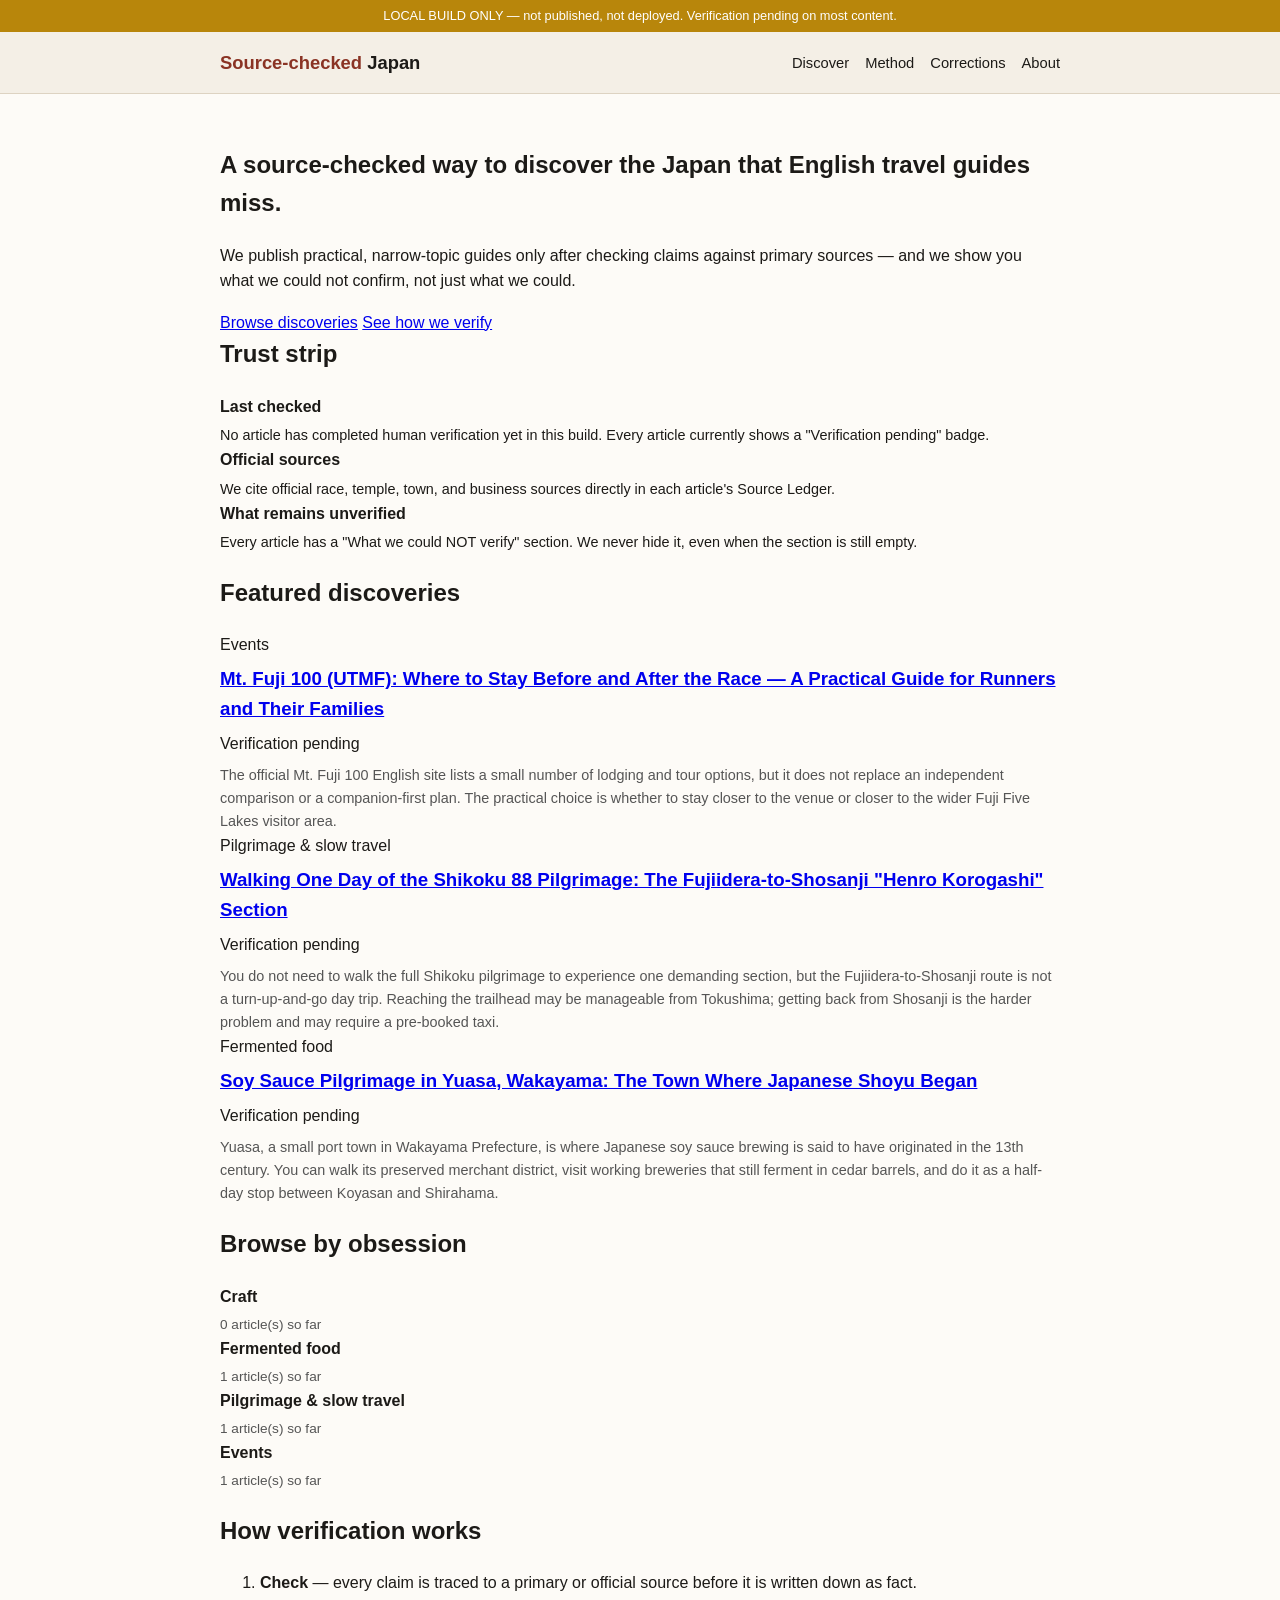
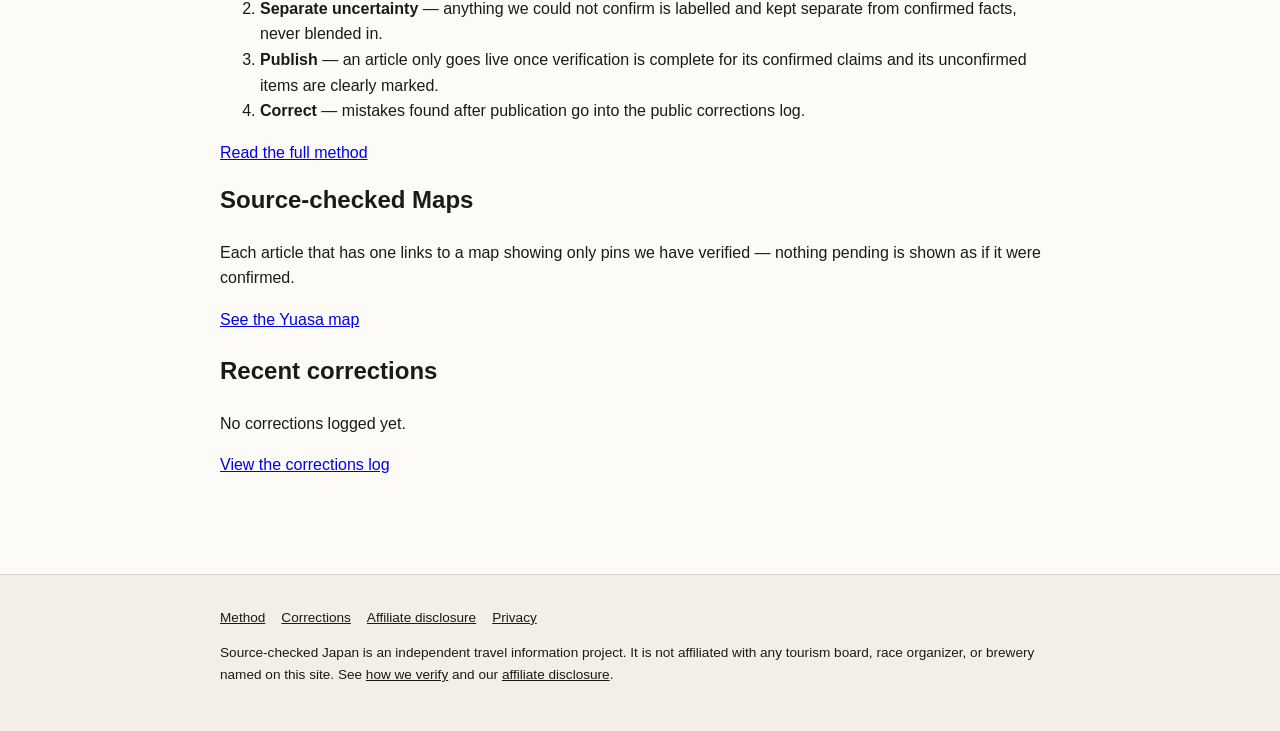
==== index.html @ e04d087a "Publish built site (Verification pending badges retained) Co-Authored-By: Claude Opus 4.8 <noreply@a" ====
<!DOCTYPE html><html lang="en" data-astro-cid-37fxchfa> <head><meta charset="UTF-8"><meta name="viewport" content="width=device-width, initial-scale=1.0"><title>Home | Source-checked Japan</title><meta name="description" content="Source-checked Japan — a source-checked way to discover the Japan that English travel guides miss."><meta name="robots" content="noindex, nofollow"><link rel="stylesheet" href="/_astro/index.BX7XBRq1.css"></head> <body data-astro-cid-37fxchfa> <div class="dev-banner" data-astro-cid-37fxchfa>LOCAL BUILD ONLY — not published, not deployed. Verification pending on most content.</div> <header class="site" data-astro-cid-37fxchfa> <div class="wrap" data-astro-cid-37fxchfa> <a class="brand" href="/" data-astro-cid-37fxchfa><span class="mark" data-astro-cid-37fxchfa>Source-checked</span> Japan</a> <nav class="site-nav" data-astro-cid-37fxchfa> <ul data-astro-cid-37fxchfa> <li data-astro-cid-37fxchfa><a href="/discover/" data-astro-cid-37fxchfa>Discover</a></li> <li data-astro-cid-37fxchfa><a href="/method/" data-astro-cid-37fxchfa>Method</a></li> <li data-astro-cid-37fxchfa><a href="/corrections/" data-astro-cid-37fxchfa>Corrections</a></li> <li data-astro-cid-37fxchfa><a href="/about/" data-astro-cid-37fxchfa>About</a></li> </ul> </nav> </div> </header> <main data-astro-cid-37fxchfa> <div class="wrap" data-astro-cid-37fxchfa>  <section class="block"> <h1>A source-checked way to discover the Japan that English travel guides miss.</h1> <p>We publish practical, narrow-topic guides only after checking claims against primary sources — and we show you what we could not confirm, not just what we could.</p> <a class="btn" href="/discover/">Browse discoveries</a> <a class="btn secondary" href="/method/">See how we verify</a> </section> <section class="block card"> <h2 style="margin-top:0;">Trust strip</h2> <div class="grid cols-3"> <div> <strong>Last checked</strong> <p style="margin:0.3rem 0 0; font-size:0.9rem;">No article has completed human verification yet in this build. Every article currently shows a "Verification pending" badge.</p> </div> <div> <strong>Official sources</strong> <p style="margin:0.3rem 0 0; font-size:0.9rem;">We cite official race, temple, town, and business sources directly in each article's Source Ledger.</p> </div> <div> <strong>What remains unverified</strong> <p style="margin:0.3rem 0 0; font-size:0.9rem;">Every article has a "What we could NOT verify" section. We never hide it, even when the section is still empty.</p> </div> </div> </section> <section class="block"> <h2>Featured discoveries</h2> <div class="grid cols-2"> <div class="card"> <span class="tag">Events</span> <h3 style="margin:0.4rem 0;"><a href="/discover/mt-fuji-100-before-after-race-stays/">Mt. Fuji 100 (UTMF): Where to Stay Before and After the Race — A Practical Guide for Runners and Their Families</a></h3> <p style="margin:0 0 0.5rem;"><span class="badge pending">Verification pending</span></p> <p style="font-size:0.9rem; color:#555; margin:0;">The official Mt. Fuji 100 English site lists a small number of lodging and tour options, but it does not replace an independent comparison or a companion-first plan. The practical choice is whether to stay closer to the venue or closer to the wider Fuji Five Lakes visitor area.</p> </div><div class="card"> <span class="tag">Pilgrimage &amp; slow travel</span> <h3 style="margin:0.4rem 0;"><a href="/discover/shikoku-88-fujiidera-shosanji-one-day/">Walking One Day of the Shikoku 88 Pilgrimage: The Fujiidera-to-Shosanji &quot;Henro Korogashi&quot; Section</a></h3> <p style="margin:0 0 0.5rem;"><span class="badge pending">Verification pending</span></p> <p style="font-size:0.9rem; color:#555; margin:0;">You do not need to walk the full Shikoku pilgrimage to experience one demanding section, but the Fujiidera-to-Shosanji route is not a turn-up-and-go day trip. Reaching the trailhead may be manageable from Tokushima; getting back from Shosanji is the harder problem and may require a pre-booked taxi.</p> </div><div class="card"> <span class="tag">Fermented food</span> <h3 style="margin:0.4rem 0;"><a href="/discover/yuasa-soy-sauce-half-day/">Soy Sauce Pilgrimage in Yuasa, Wakayama: The Town Where Japanese Shoyu Began</a></h3> <p style="margin:0 0 0.5rem;"><span class="badge pending">Verification pending</span></p> <p style="font-size:0.9rem; color:#555; margin:0;">Yuasa, a small port town in Wakayama Prefecture, is where Japanese soy sauce brewing is said to have originated in the 13th century. You can walk its preserved merchant district, visit working breweries that still ferment in cedar barrels, and do it as a half-day stop between Koyasan and Shirahama.</p> </div> </div> </section> <section class="block"> <h2>Browse by obsession</h2> <div class="grid cols-2"> <div class="card"> <strong>Craft</strong> <p style="margin:0.3rem 0 0; font-size:0.85rem; color:#555;"> 0 article(s) so far
</p> </div><div class="card"> <strong>Fermented food</strong> <p style="margin:0.3rem 0 0; font-size:0.85rem; color:#555;"> 1 article(s) so far
</p> </div><div class="card"> <strong>Pilgrimage &amp; slow travel</strong> <p style="margin:0.3rem 0 0; font-size:0.85rem; color:#555;"> 1 article(s) so far
</p> </div><div class="card"> <strong>Events</strong> <p style="margin:0.3rem 0 0; font-size:0.85rem; color:#555;"> 1 article(s) so far
</p> </div> </div> </section> <section class="block"> <h2>How verification works</h2> <ol> <li><strong>Check</strong> — every claim is traced to a primary or official source before it is written down as fact.</li> <li><strong>Separate uncertainty</strong> — anything we could not confirm is labelled and kept separate from confirmed facts, never blended in.</li> <li><strong>Publish</strong> — an article only goes live once verification is complete for its confirmed claims and its unconfirmed items are clearly marked.</li> <li><strong>Correct</strong> — mistakes found after publication go into the public corrections log.</li> </ol> <p><a href="/method/">Read the full method</a></p> </section> <section class="block card"> <h2 style="margin-top:0;">Source-checked Maps</h2> <p>Each article that has one links to a map showing only pins we have verified — nothing pending is shown as if it were confirmed.</p> <a class="btn" href="/maps/yuasa-soy-sauce-half-day/">See the Yuasa map</a> </section> <section class="block"> <h2>Recent corrections</h2> <p>No corrections logged yet.</p> <p><a href="/corrections/">View the corrections log</a></p> </section>  </div> </main> <footer class="site" data-astro-cid-37fxchfa> <div class="wrap" data-astro-cid-37fxchfa> <ul data-astro-cid-37fxchfa> <li data-astro-cid-37fxchfa><a href="/method/" data-astro-cid-37fxchfa>Method</a></li> <li data-astro-cid-37fxchfa><a href="/corrections/" data-astro-cid-37fxchfa>Corrections</a></li> <li data-astro-cid-37fxchfa><a href="/affiliate-disclosure/" data-astro-cid-37fxchfa>Affiliate disclosure</a></li> <li data-astro-cid-37fxchfa><a href="/privacy/" data-astro-cid-37fxchfa>Privacy</a></li> </ul> <p data-astro-cid-37fxchfa>Source-checked Japan is an independent travel information project. It is not affiliated with any tourism board, race organizer, or brewery named on this site. See <a href="/method/" data-astro-cid-37fxchfa>how we verify</a> and our <a href="/affiliate-disclosure/" data-astro-cid-37fxchfa>affiliate disclosure</a>.</p> </div> </footer> </body></html>
---- _astro/index.BX7XBRq1.css ----
:root{--ink: #1c1a17;--paper: #fdfbf7;--paper-alt: #f4efe6;--accent: #8a3324;--accent-2: #2f5233;--line: #ddd3c2;--pending-bg: #fff3cd;--pending-border: #b8860b;--pending-ink: #6b4e00;--checked-bg: #e6f2e9;--checked-border: #2f5233;--checked-ink: #1e3a22;font-family:-apple-system,Segoe UI,Hiragino Sans,sans-serif}[data-astro-cid-37fxchfa]{box-sizing:border-box}html,body{margin:0;padding:0;background:var(--paper);color:var(--ink)}body{line-height:1.6}a[data-astro-cid-37fxchfa]{color:var(--accent)}img[data-astro-cid-37fxchfa]{max-width:100%}.wrap[data-astro-cid-37fxchfa]{max-width:880px;margin:0 auto;padding:0 1.25rem}header[data-astro-cid-37fxchfa].site{border-bottom:1px solid var(--line);background:var(--paper-alt)}header[data-astro-cid-37fxchfa].site .wrap[data-astro-cid-37fxchfa]{display:flex;justify-content:space-between;align-items:center;flex-wrap:wrap;gap:.5rem;padding-top:1rem;padding-bottom:1rem}.brand[data-astro-cid-37fxchfa]{font-weight:700;font-size:1.15rem;text-decoration:none;color:var(--ink)}.brand[data-astro-cid-37fxchfa] .mark[data-astro-cid-37fxchfa]{color:var(--accent)}nav[data-astro-cid-37fxchfa].site-nav ul[data-astro-cid-37fxchfa]{list-style:none;display:flex;gap:1rem;margin:0;padding:0;flex-wrap:wrap}nav[data-astro-cid-37fxchfa].site-nav a[data-astro-cid-37fxchfa]{text-decoration:none;color:var(--ink);font-size:.92rem}nav[data-astro-cid-37fxchfa].site-nav a[data-astro-cid-37fxchfa]:hover{color:var(--accent)}main[data-astro-cid-37fxchfa]{padding:2rem 0 3rem}footer[data-astro-cid-37fxchfa].site{border-top:1px solid var(--line);background:var(--paper-alt);padding:2rem 0;margin-top:2rem;font-size:.85rem}footer[data-astro-cid-37fxchfa].site ul[data-astro-cid-37fxchfa]{list-style:none;display:flex;gap:1rem;flex-wrap:wrap;padding:0;margin:0 0 .75rem}footer[data-astro-cid-37fxchfa].site a[data-astro-cid-37fxchfa]{color:var(--ink)}.dev-banner[data-astro-cid-37fxchfa]{background:#b8860b;color:#fff;text-align:center;font-size:.8rem;padding:.35rem .5rem}.badge[data-astro-cid-37fxchfa]{display:inline-flex;align-items:center;gap:.3rem;font-size:.75rem;font-weight:700;text-transform:uppercase;letter-spacing:.02em;padding:.2rem .55rem;border-radius:999px;border:1px solid}.badge[data-astro-cid-37fxchfa].pending{background:var(--pending-bg);border-color:var(--pending-border);color:var(--pending-ink)}.badge[data-astro-cid-37fxchfa].checked{background:var(--checked-bg);border-color:var(--checked-border);color:var(--checked-ink)}.badge[data-astro-cid-37fxchfa].partial{background:#fde9d9;border-color:#b5651d;color:#6b3a0c}.badge[data-astro-cid-37fxchfa]:before{content:""}.badge[data-astro-cid-37fxchfa].pending:before{content:"⚠️"}.badge[data-astro-cid-37fxchfa].checked:before{content:"✓"}code[data-astro-cid-37fxchfa],pre[data-astro-cid-37fxchfa]{font-family:ui-monospace,Consolas,monospace}table[data-astro-cid-37fxchfa]{border-collapse:collapse;width:100%;margin:1rem 0}th[data-astro-cid-37fxchfa],td[data-astro-cid-37fxchfa]{border:1px solid var(--line);padding:.5rem .6rem;text-align:left;vertical-align:top;font-size:.92rem}th[data-astro-cid-37fxchfa]{background:var(--paper-alt)}h1[data-astro-cid-37fxchfa],h2[data-astro-cid-37fxchfa],h3[data-astro-cid-37fxchfa]{line-height:1.25}section[data-astro-cid-37fxchfa].block{margin:2rem 0}.card[data-astro-cid-37fxchfa]{border:1px solid var(--line);border-radius:10px;padding:1rem 1.25rem;background:#fff;margin-bottom:1rem}.grid[data-astro-cid-37fxchfa]{display:grid;gap:1rem}@media (min-width: 640px){.grid[data-astro-cid-37fxchfa].cols-2{grid-template-columns:1fr 1fr}.grid[data-astro-cid-37fxchfa].cols-3{grid-template-columns:repeat(3,1fr)}}.tag[data-astro-cid-37fxchfa]{display:inline-block;font-size:.75rem;background:var(--paper-alt);border:1px solid var(--line);border-radius:999px;padding:.15rem .6rem;margin-right:.3rem}.btn[data-astro-cid-37fxchfa]{display:inline-block;background:var(--accent);color:#fff;text-decoration:none;padding:.55rem 1rem;border-radius:6px;font-size:.92rem}.btn[data-astro-cid-37fxchfa].secondary{background:var(--accent-2)}.disclosure[data-astro-cid-37fxchfa]{font-size:.8rem;color:#555;border-left:3px solid var(--line);padding-left:.6rem;margin:.75rem 0}@media (max-width: 400px){body{font-size:15px}}
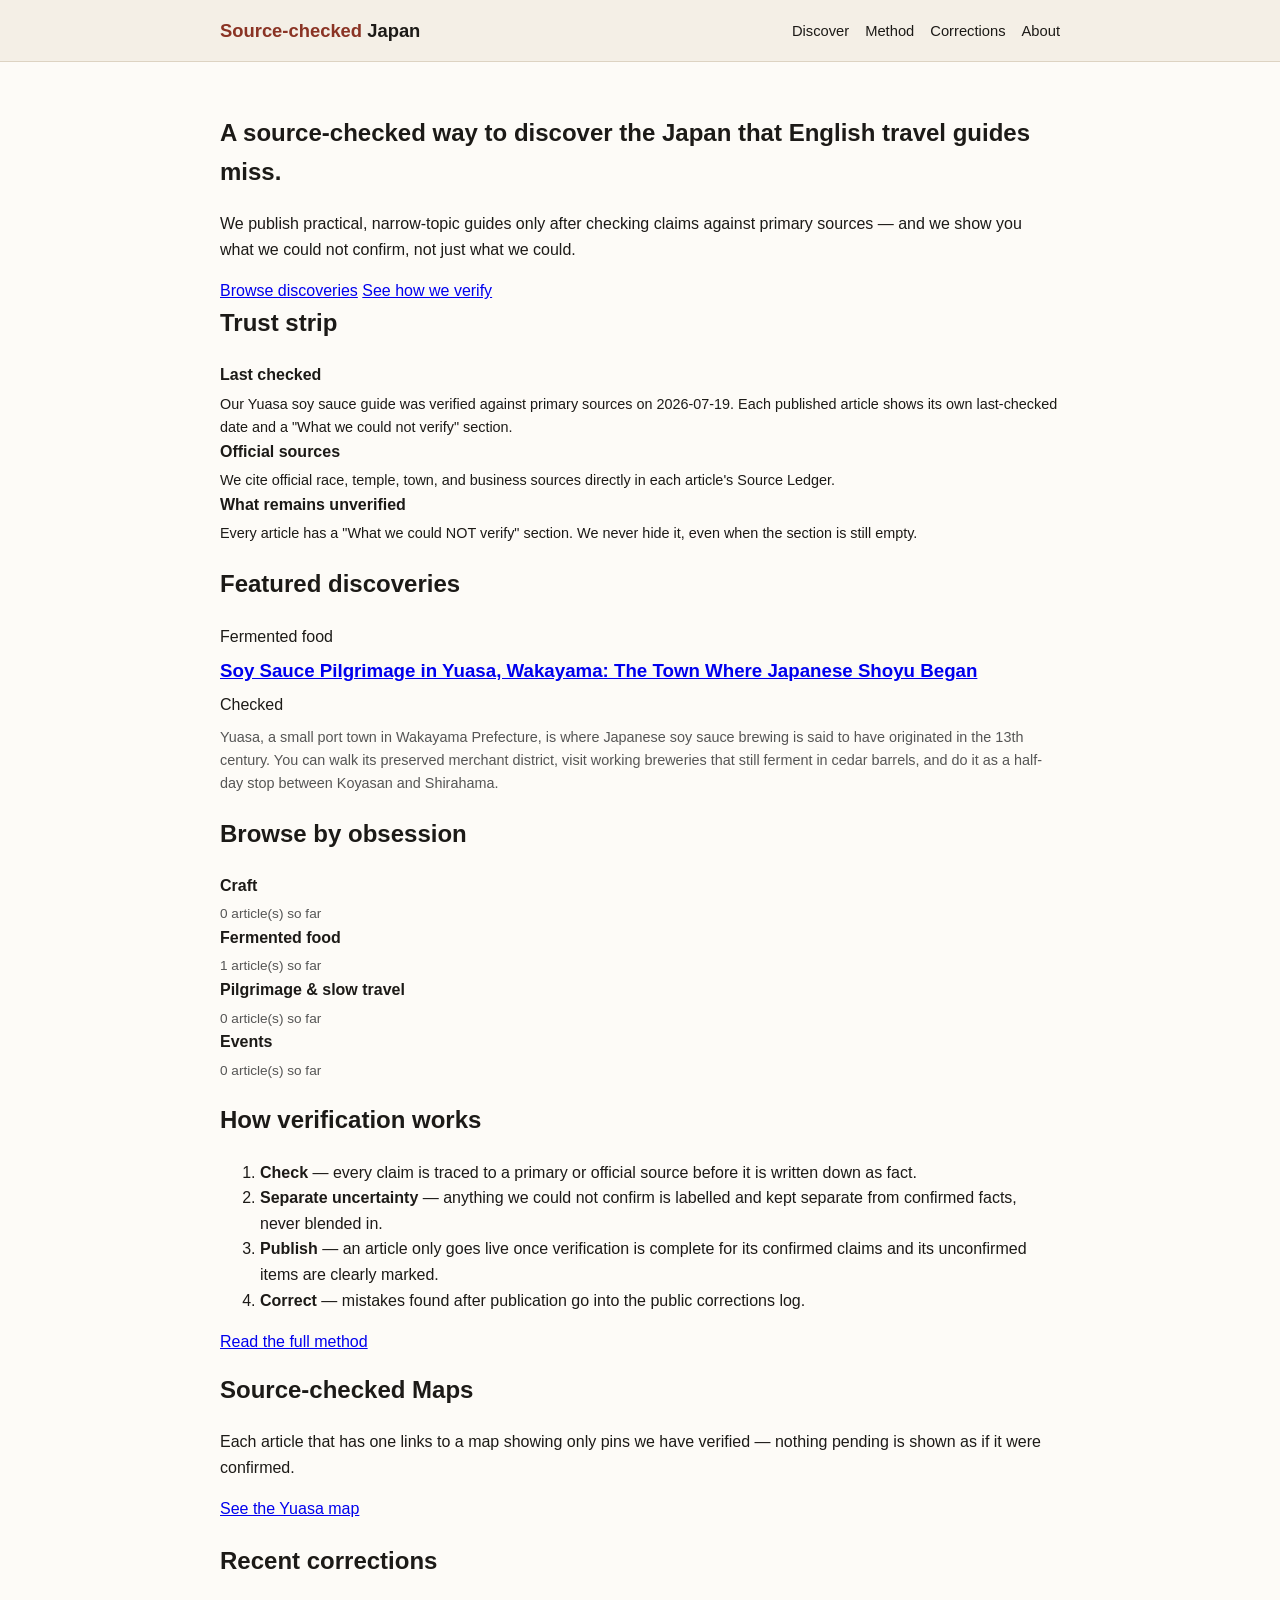
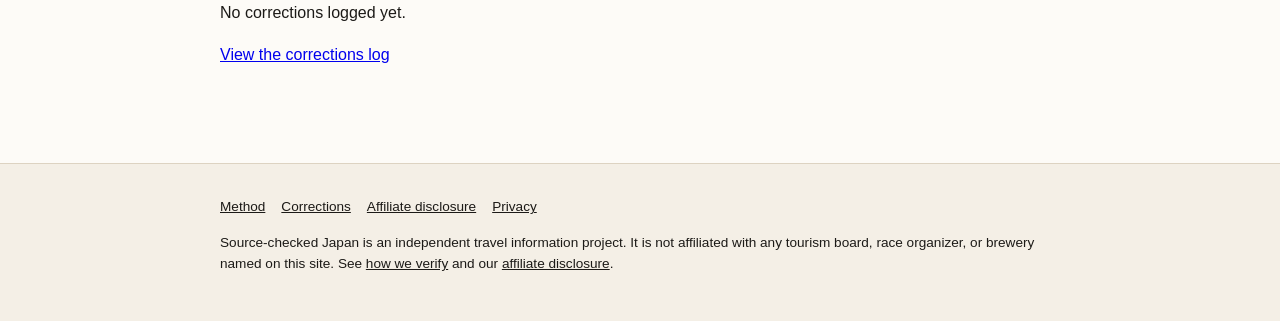
==== commit 3dd3e985: "Fix public site to safe state: remove LOCAL BUILD ONLY banner, publish only verified articles (Yuasa" ====
--- a/index.html
+++ b/index.html
@@ -1,5 +1,5 @@
-<!DOCTYPE html><html lang="en" data-astro-cid-37fxchfa> <head><meta charset="UTF-8"><meta name="viewport" content="width=device-width, initial-scale=1.0"><title>Home | Source-checked Japan</title><meta name="description" content="Source-checked Japan — a source-checked way to discover the Japan that English travel guides miss."><meta name="robots" content="noindex, nofollow"><link rel="stylesheet" href="/_astro/index.BX7XBRq1.css"></head> <body data-astro-cid-37fxchfa> <div class="dev-banner" data-astro-cid-37fxchfa>LOCAL BUILD ONLY — not published, not deployed. Verification pending on most content.</div> <header class="site" data-astro-cid-37fxchfa> <div class="wrap" data-astro-cid-37fxchfa> <a class="brand" href="/" data-astro-cid-37fxchfa><span class="mark" data-astro-cid-37fxchfa>Source-checked</span> Japan</a> <nav class="site-nav" data-astro-cid-37fxchfa> <ul data-astro-cid-37fxchfa> <li data-astro-cid-37fxchfa><a href="/discover/" data-astro-cid-37fxchfa>Discover</a></li> <li data-astro-cid-37fxchfa><a href="/method/" data-astro-cid-37fxchfa>Method</a></li> <li data-astro-cid-37fxchfa><a href="/corrections/" data-astro-cid-37fxchfa>Corrections</a></li> <li data-astro-cid-37fxchfa><a href="/about/" data-astro-cid-37fxchfa>About</a></li> </ul> </nav> </div> </header> <main data-astro-cid-37fxchfa> <div class="wrap" data-astro-cid-37fxchfa>  <section class="block"> <h1>A source-checked way to discover the Japan that English travel guides miss.</h1> <p>We publish practical, narrow-topic guides only after checking claims against primary sources — and we show you what we could not confirm, not just what we could.</p> <a class="btn" href="/discover/">Browse discoveries</a> <a class="btn secondary" href="/method/">See how we verify</a> </section> <section class="block card"> <h2 style="margin-top:0;">Trust strip</h2> <div class="grid cols-3"> <div> <strong>Last checked</strong> <p style="margin:0.3rem 0 0; font-size:0.9rem;">No article has completed human verification yet in this build. Every article currently shows a "Verification pending" badge.</p> </div> <div> <strong>Official sources</strong> <p style="margin:0.3rem 0 0; font-size:0.9rem;">We cite official race, temple, town, and business sources directly in each article's Source Ledger.</p> </div> <div> <strong>What remains unverified</strong> <p style="margin:0.3rem 0 0; font-size:0.9rem;">Every article has a "What we could NOT verify" section. We never hide it, even when the section is still empty.</p> </div> </div> </section> <section class="block"> <h2>Featured discoveries</h2> <div class="grid cols-2"> <div class="card"> <span class="tag">Events</span> <h3 style="margin:0.4rem 0;"><a href="/discover/mt-fuji-100-before-after-race-stays/">Mt. Fuji 100 (UTMF): Where to Stay Before and After the Race — A Practical Guide for Runners and Their Families</a></h3> <p style="margin:0 0 0.5rem;"><span class="badge pending">Verification pending</span></p> <p style="font-size:0.9rem; color:#555; margin:0;">The official Mt. Fuji 100 English site lists a small number of lodging and tour options, but it does not replace an independent comparison or a companion-first plan. The practical choice is whether to stay closer to the venue or closer to the wider Fuji Five Lakes visitor area.</p> </div><div class="card"> <span class="tag">Pilgrimage &amp; slow travel</span> <h3 style="margin:0.4rem 0;"><a href="/discover/shikoku-88-fujiidera-shosanji-one-day/">Walking One Day of the Shikoku 88 Pilgrimage: The Fujiidera-to-Shosanji &quot;Henro Korogashi&quot; Section</a></h3> <p style="margin:0 0 0.5rem;"><span class="badge pending">Verification pending</span></p> <p style="font-size:0.9rem; color:#555; margin:0;">You do not need to walk the full Shikoku pilgrimage to experience one demanding section, but the Fujiidera-to-Shosanji route is not a turn-up-and-go day trip. Reaching the trailhead may be manageable from Tokushima; getting back from Shosanji is the harder problem and may require a pre-booked taxi.</p> </div><div class="card"> <span class="tag">Fermented food</span> <h3 style="margin:0.4rem 0;"><a href="/discover/yuasa-soy-sauce-half-day/">Soy Sauce Pilgrimage in Yuasa, Wakayama: The Town Where Japanese Shoyu Began</a></h3> <p style="margin:0 0 0.5rem;"><span class="badge pending">Verification pending</span></p> <p style="font-size:0.9rem; color:#555; margin:0;">Yuasa, a small port town in Wakayama Prefecture, is where Japanese soy sauce brewing is said to have originated in the 13th century. You can walk its preserved merchant district, visit working breweries that still ferment in cedar barrels, and do it as a half-day stop between Koyasan and Shirahama.</p> </div> </div> </section> <section class="block"> <h2>Browse by obsession</h2> <div class="grid cols-2"> <div class="card"> <strong>Craft</strong> <p style="margin:0.3rem 0 0; font-size:0.85rem; color:#555;"> 0 article(s) so far
+<!DOCTYPE html><html lang="en" data-astro-cid-37fxchfa> <head><meta charset="UTF-8"><meta name="viewport" content="width=device-width, initial-scale=1.0"><title>Home | Source-checked Japan</title><meta name="description" content="Source-checked Japan — a source-checked way to discover the Japan that English travel guides miss."><meta name="robots" content="noindex, nofollow"><link rel="stylesheet" href="/_astro/index.BX7XBRq1.css"></head> <body data-astro-cid-37fxchfa>  <header class="site" data-astro-cid-37fxchfa> <div class="wrap" data-astro-cid-37fxchfa> <a class="brand" href="/" data-astro-cid-37fxchfa><span class="mark" data-astro-cid-37fxchfa>Source-checked</span> Japan</a> <nav class="site-nav" data-astro-cid-37fxchfa> <ul data-astro-cid-37fxchfa> <li data-astro-cid-37fxchfa><a href="/discover/" data-astro-cid-37fxchfa>Discover</a></li> <li data-astro-cid-37fxchfa><a href="/method/" data-astro-cid-37fxchfa>Method</a></li> <li data-astro-cid-37fxchfa><a href="/corrections/" data-astro-cid-37fxchfa>Corrections</a></li> <li data-astro-cid-37fxchfa><a href="/about/" data-astro-cid-37fxchfa>About</a></li> </ul> </nav> </div> </header> <main data-astro-cid-37fxchfa> <div class="wrap" data-astro-cid-37fxchfa>  <section class="block"> <h1>A source-checked way to discover the Japan that English travel guides miss.</h1> <p>We publish practical, narrow-topic guides only after checking claims against primary sources — and we show you what we could not confirm, not just what we could.</p> <a class="btn" href="/discover/">Browse discoveries</a> <a class="btn secondary" href="/method/">See how we verify</a> </section> <section class="block card"> <h2 style="margin-top:0;">Trust strip</h2> <div class="grid cols-3"> <div> <strong>Last checked</strong> <p style="margin:0.3rem 0 0; font-size:0.9rem;">Our Yuasa soy sauce guide was verified against primary sources on 2026-07-19. Each published article shows its own last-checked date and a "What we could not verify" section.</p> </div> <div> <strong>Official sources</strong> <p style="margin:0.3rem 0 0; font-size:0.9rem;">We cite official race, temple, town, and business sources directly in each article's Source Ledger.</p> </div> <div> <strong>What remains unverified</strong> <p style="margin:0.3rem 0 0; font-size:0.9rem;">Every article has a "What we could NOT verify" section. We never hide it, even when the section is still empty.</p> </div> </div> </section> <section class="block"> <h2>Featured discoveries</h2> <div class="grid cols-2"> <div class="card"> <span class="tag">Fermented food</span> <h3 style="margin:0.4rem 0;"><a href="/discover/yuasa-soy-sauce-half-day/">Soy Sauce Pilgrimage in Yuasa, Wakayama: The Town Where Japanese Shoyu Began</a></h3> <p style="margin:0 0 0.5rem;"><span class="badge checked">Checked</span></p> <p style="font-size:0.9rem; color:#555; margin:0;">Yuasa, a small port town in Wakayama Prefecture, is where Japanese soy sauce brewing is said to have originated in the 13th century. You can walk its preserved merchant district, visit working breweries that still ferment in cedar barrels, and do it as a half-day stop between Koyasan and Shirahama.</p> </div> </div> </section> <section class="block"> <h2>Browse by obsession</h2> <div class="grid cols-2"> <div class="card"> <strong>Craft</strong> <p style="margin:0.3rem 0 0; font-size:0.85rem; color:#555;"> 0 article(s) so far
 </p> </div><div class="card"> <strong>Fermented food</strong> <p style="margin:0.3rem 0 0; font-size:0.85rem; color:#555;"> 1 article(s) so far
-</p> </div><div class="card"> <strong>Pilgrimage &amp; slow travel</strong> <p style="margin:0.3rem 0 0; font-size:0.85rem; color:#555;"> 1 article(s) so far
-</p> </div><div class="card"> <strong>Events</strong> <p style="margin:0.3rem 0 0; font-size:0.85rem; color:#555;"> 1 article(s) so far
+</p> </div><div class="card"> <strong>Pilgrimage &amp; slow travel</strong> <p style="margin:0.3rem 0 0; font-size:0.85rem; color:#555;"> 0 article(s) so far
+</p> </div><div class="card"> <strong>Events</strong> <p style="margin:0.3rem 0 0; font-size:0.85rem; color:#555;"> 0 article(s) so far
 </p> </div> </div> </section> <section class="block"> <h2>How verification works</h2> <ol> <li><strong>Check</strong> — every claim is traced to a primary or official source before it is written down as fact.</li> <li><strong>Separate uncertainty</strong> — anything we could not confirm is labelled and kept separate from confirmed facts, never blended in.</li> <li><strong>Publish</strong> — an article only goes live once verification is complete for its confirmed claims and its unconfirmed items are clearly marked.</li> <li><strong>Correct</strong> — mistakes found after publication go into the public corrections log.</li> </ol> <p><a href="/method/">Read the full method</a></p> </section> <section class="block card"> <h2 style="margin-top:0;">Source-checked Maps</h2> <p>Each article that has one links to a map showing only pins we have verified — nothing pending is shown as if it were confirmed.</p> <a class="btn" href="/maps/yuasa-soy-sauce-half-day/">See the Yuasa map</a> </section> <section class="block"> <h2>Recent corrections</h2> <p>No corrections logged yet.</p> <p><a href="/corrections/">View the corrections log</a></p> </section>  </div> </main> <footer class="site" data-astro-cid-37fxchfa> <div class="wrap" data-astro-cid-37fxchfa> <ul data-astro-cid-37fxchfa> <li data-astro-cid-37fxchfa><a href="/method/" data-astro-cid-37fxchfa>Method</a></li> <li data-astro-cid-37fxchfa><a href="/corrections/" data-astro-cid-37fxchfa>Corrections</a></li> <li data-astro-cid-37fxchfa><a href="/affiliate-disclosure/" data-astro-cid-37fxchfa>Affiliate disclosure</a></li> <li data-astro-cid-37fxchfa><a href="/privacy/" data-astro-cid-37fxchfa>Privacy</a></li> </ul> <p data-astro-cid-37fxchfa>Source-checked Japan is an independent travel information project. It is not affiliated with any tourism board, race organizer, or brewery named on this site. See <a href="/method/" data-astro-cid-37fxchfa>how we verify</a> and our <a href="/affiliate-disclosure/" data-astro-cid-37fxchfa>affiliate disclosure</a>.</p> </div> </footer> </body></html>
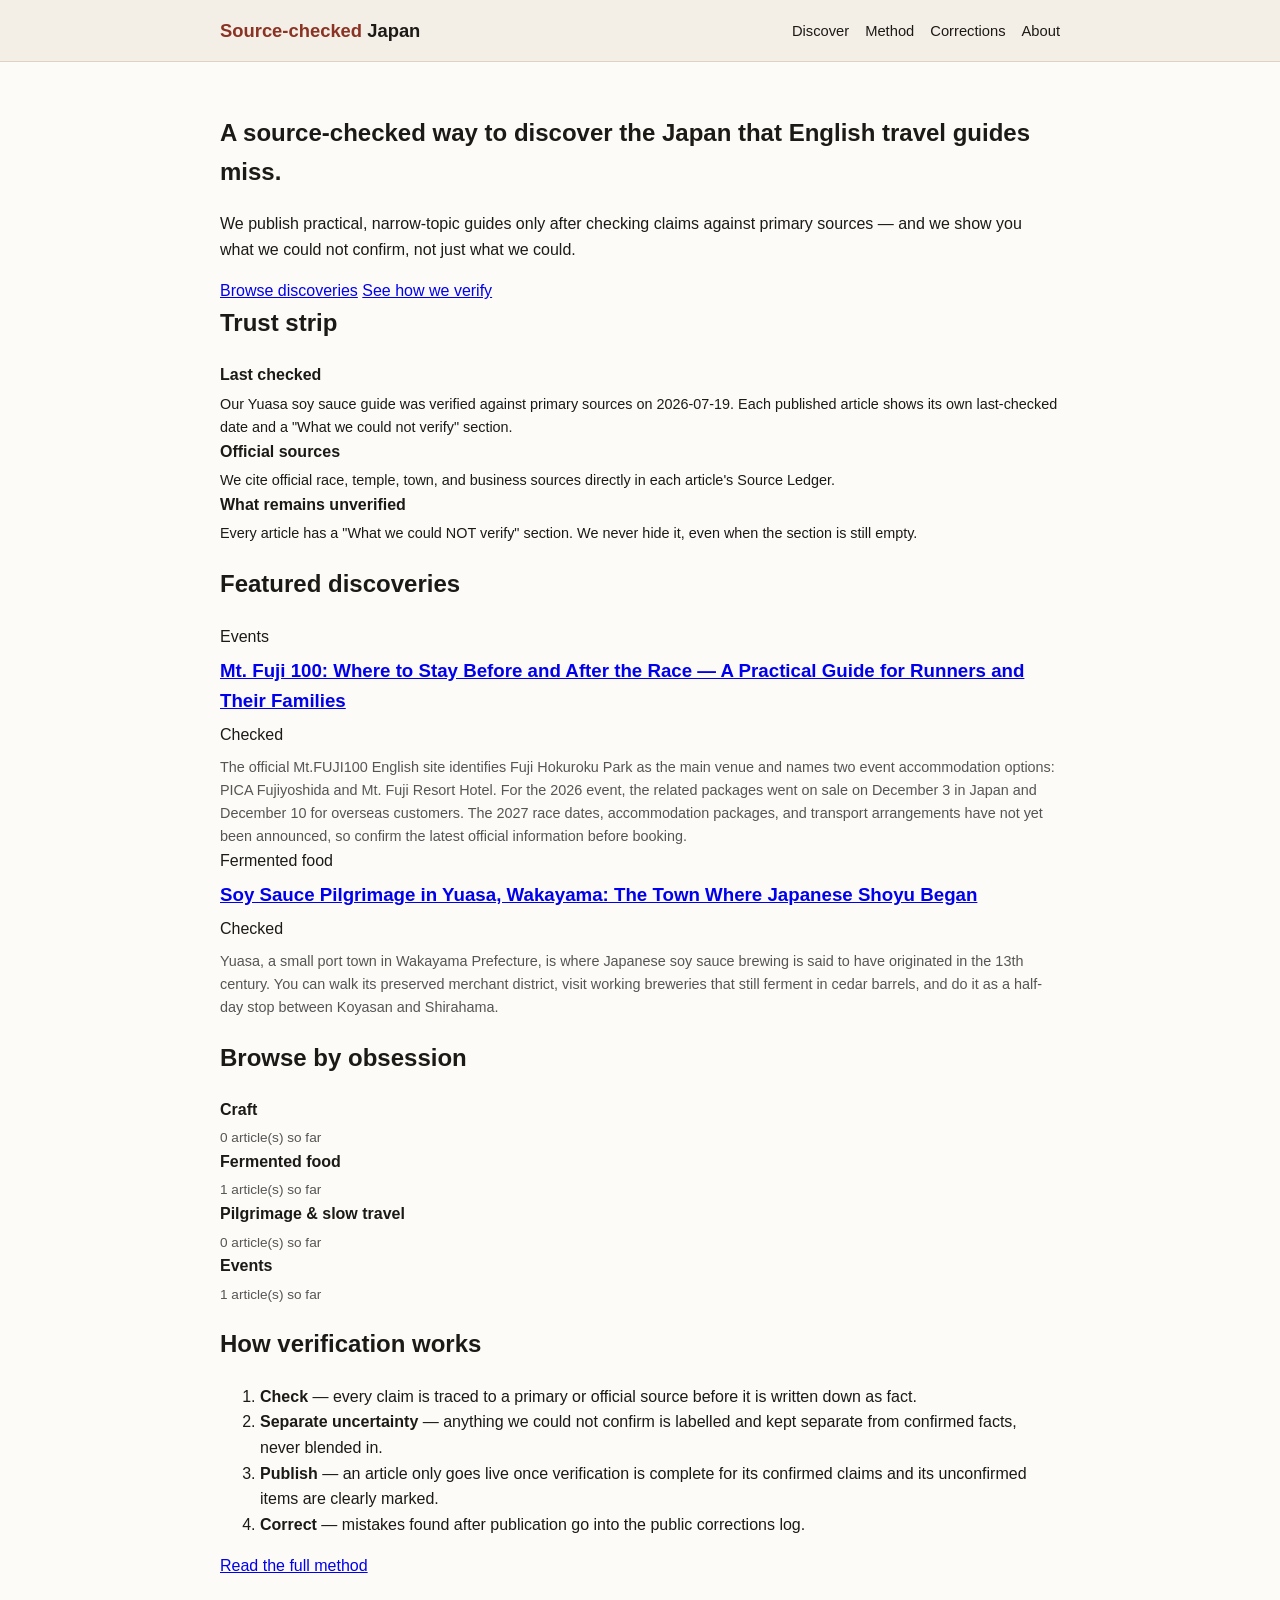
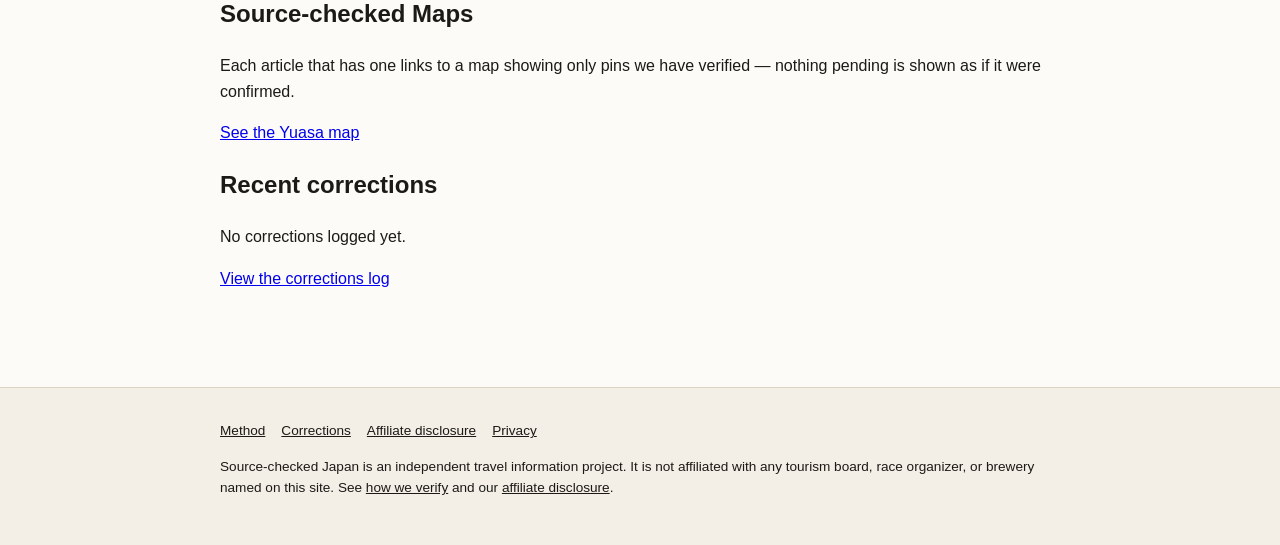
==== commit 55f4aa13: "Publish Mt. Fuji 100 as verified-only: strip unverified third-party pricing/availability claims, add" ====
--- a/index.html
+++ b/index.html
@@ -1,5 +1,5 @@
-<!DOCTYPE html><html lang="en" data-astro-cid-37fxchfa> <head><meta charset="UTF-8"><meta name="viewport" content="width=device-width, initial-scale=1.0"><title>Home | Source-checked Japan</title><meta name="description" content="Source-checked Japan — a source-checked way to discover the Japan that English travel guides miss."><meta name="robots" content="noindex, nofollow"><link rel="stylesheet" href="/_astro/index.BX7XBRq1.css"></head> <body data-astro-cid-37fxchfa>  <header class="site" data-astro-cid-37fxchfa> <div class="wrap" data-astro-cid-37fxchfa> <a class="brand" href="/" data-astro-cid-37fxchfa><span class="mark" data-astro-cid-37fxchfa>Source-checked</span> Japan</a> <nav class="site-nav" data-astro-cid-37fxchfa> <ul data-astro-cid-37fxchfa> <li data-astro-cid-37fxchfa><a href="/discover/" data-astro-cid-37fxchfa>Discover</a></li> <li data-astro-cid-37fxchfa><a href="/method/" data-astro-cid-37fxchfa>Method</a></li> <li data-astro-cid-37fxchfa><a href="/corrections/" data-astro-cid-37fxchfa>Corrections</a></li> <li data-astro-cid-37fxchfa><a href="/about/" data-astro-cid-37fxchfa>About</a></li> </ul> </nav> </div> </header> <main data-astro-cid-37fxchfa> <div class="wrap" data-astro-cid-37fxchfa>  <section class="block"> <h1>A source-checked way to discover the Japan that English travel guides miss.</h1> <p>We publish practical, narrow-topic guides only after checking claims against primary sources — and we show you what we could not confirm, not just what we could.</p> <a class="btn" href="/discover/">Browse discoveries</a> <a class="btn secondary" href="/method/">See how we verify</a> </section> <section class="block card"> <h2 style="margin-top:0;">Trust strip</h2> <div class="grid cols-3"> <div> <strong>Last checked</strong> <p style="margin:0.3rem 0 0; font-size:0.9rem;">Our Yuasa soy sauce guide was verified against primary sources on 2026-07-19. Each published article shows its own last-checked date and a "What we could not verify" section.</p> </div> <div> <strong>Official sources</strong> <p style="margin:0.3rem 0 0; font-size:0.9rem;">We cite official race, temple, town, and business sources directly in each article's Source Ledger.</p> </div> <div> <strong>What remains unverified</strong> <p style="margin:0.3rem 0 0; font-size:0.9rem;">Every article has a "What we could NOT verify" section. We never hide it, even when the section is still empty.</p> </div> </div> </section> <section class="block"> <h2>Featured discoveries</h2> <div class="grid cols-2"> <div class="card"> <span class="tag">Fermented food</span> <h3 style="margin:0.4rem 0;"><a href="/discover/yuasa-soy-sauce-half-day/">Soy Sauce Pilgrimage in Yuasa, Wakayama: The Town Where Japanese Shoyu Began</a></h3> <p style="margin:0 0 0.5rem;"><span class="badge checked">Checked</span></p> <p style="font-size:0.9rem; color:#555; margin:0;">Yuasa, a small port town in Wakayama Prefecture, is where Japanese soy sauce brewing is said to have originated in the 13th century. You can walk its preserved merchant district, visit working breweries that still ferment in cedar barrels, and do it as a half-day stop between Koyasan and Shirahama.</p> </div> </div> </section> <section class="block"> <h2>Browse by obsession</h2> <div class="grid cols-2"> <div class="card"> <strong>Craft</strong> <p style="margin:0.3rem 0 0; font-size:0.85rem; color:#555;"> 0 article(s) so far
+<!DOCTYPE html><html lang="en" data-astro-cid-37fxchfa> <head><meta charset="UTF-8"><meta name="viewport" content="width=device-width, initial-scale=1.0"><title>Home | Source-checked Japan</title><meta name="description" content="Source-checked Japan — a source-checked way to discover the Japan that English travel guides miss."><meta name="robots" content="noindex, nofollow"><link rel="stylesheet" href="/_astro/index.BX7XBRq1.css"></head> <body data-astro-cid-37fxchfa>  <header class="site" data-astro-cid-37fxchfa> <div class="wrap" data-astro-cid-37fxchfa> <a class="brand" href="/" data-astro-cid-37fxchfa><span class="mark" data-astro-cid-37fxchfa>Source-checked</span> Japan</a> <nav class="site-nav" data-astro-cid-37fxchfa> <ul data-astro-cid-37fxchfa> <li data-astro-cid-37fxchfa><a href="/discover/" data-astro-cid-37fxchfa>Discover</a></li> <li data-astro-cid-37fxchfa><a href="/method/" data-astro-cid-37fxchfa>Method</a></li> <li data-astro-cid-37fxchfa><a href="/corrections/" data-astro-cid-37fxchfa>Corrections</a></li> <li data-astro-cid-37fxchfa><a href="/about/" data-astro-cid-37fxchfa>About</a></li> </ul> </nav> </div> </header> <main data-astro-cid-37fxchfa> <div class="wrap" data-astro-cid-37fxchfa>  <section class="block"> <h1>A source-checked way to discover the Japan that English travel guides miss.</h1> <p>We publish practical, narrow-topic guides only after checking claims against primary sources — and we show you what we could not confirm, not just what we could.</p> <a class="btn" href="/discover/">Browse discoveries</a> <a class="btn secondary" href="/method/">See how we verify</a> </section> <section class="block card"> <h2 style="margin-top:0;">Trust strip</h2> <div class="grid cols-3"> <div> <strong>Last checked</strong> <p style="margin:0.3rem 0 0; font-size:0.9rem;">Our Yuasa soy sauce guide was verified against primary sources on 2026-07-19. Each published article shows its own last-checked date and a "What we could not verify" section.</p> </div> <div> <strong>Official sources</strong> <p style="margin:0.3rem 0 0; font-size:0.9rem;">We cite official race, temple, town, and business sources directly in each article's Source Ledger.</p> </div> <div> <strong>What remains unverified</strong> <p style="margin:0.3rem 0 0; font-size:0.9rem;">Every article has a "What we could NOT verify" section. We never hide it, even when the section is still empty.</p> </div> </div> </section> <section class="block"> <h2>Featured discoveries</h2> <div class="grid cols-2"> <div class="card"> <span class="tag">Events</span> <h3 style="margin:0.4rem 0;"><a href="/discover/mt-fuji-100-before-after-race-stays/">Mt. Fuji 100: Where to Stay Before and After the Race — A Practical Guide for Runners and Their Families</a></h3> <p style="margin:0 0 0.5rem;"><span class="badge checked">Checked</span></p> <p style="font-size:0.9rem; color:#555; margin:0;">The official Mt.FUJI100 English site identifies Fuji Hokuroku Park as the main venue and names two event accommodation options: PICA Fujiyoshida and Mt. Fuji Resort Hotel. For the 2026 event, the related packages went on sale on December 3 in Japan and December 10 for overseas customers. The 2027 race dates, accommodation packages, and transport arrangements have not yet been announced, so confirm the latest official information before booking.</p> </div><div class="card"> <span class="tag">Fermented food</span> <h3 style="margin:0.4rem 0;"><a href="/discover/yuasa-soy-sauce-half-day/">Soy Sauce Pilgrimage in Yuasa, Wakayama: The Town Where Japanese Shoyu Began</a></h3> <p style="margin:0 0 0.5rem;"><span class="badge checked">Checked</span></p> <p style="font-size:0.9rem; color:#555; margin:0;">Yuasa, a small port town in Wakayama Prefecture, is where Japanese soy sauce brewing is said to have originated in the 13th century. You can walk its preserved merchant district, visit working breweries that still ferment in cedar barrels, and do it as a half-day stop between Koyasan and Shirahama.</p> </div> </div> </section> <section class="block"> <h2>Browse by obsession</h2> <div class="grid cols-2"> <div class="card"> <strong>Craft</strong> <p style="margin:0.3rem 0 0; font-size:0.85rem; color:#555;"> 0 article(s) so far
 </p> </div><div class="card"> <strong>Fermented food</strong> <p style="margin:0.3rem 0 0; font-size:0.85rem; color:#555;"> 1 article(s) so far
 </p> </div><div class="card"> <strong>Pilgrimage &amp; slow travel</strong> <p style="margin:0.3rem 0 0; font-size:0.85rem; color:#555;"> 0 article(s) so far
-</p> </div><div class="card"> <strong>Events</strong> <p style="margin:0.3rem 0 0; font-size:0.85rem; color:#555;"> 0 article(s) so far
+</p> </div><div class="card"> <strong>Events</strong> <p style="margin:0.3rem 0 0; font-size:0.85rem; color:#555;"> 1 article(s) so far
 </p> </div> </div> </section> <section class="block"> <h2>How verification works</h2> <ol> <li><strong>Check</strong> — every claim is traced to a primary or official source before it is written down as fact.</li> <li><strong>Separate uncertainty</strong> — anything we could not confirm is labelled and kept separate from confirmed facts, never blended in.</li> <li><strong>Publish</strong> — an article only goes live once verification is complete for its confirmed claims and its unconfirmed items are clearly marked.</li> <li><strong>Correct</strong> — mistakes found after publication go into the public corrections log.</li> </ol> <p><a href="/method/">Read the full method</a></p> </section> <section class="block card"> <h2 style="margin-top:0;">Source-checked Maps</h2> <p>Each article that has one links to a map showing only pins we have verified — nothing pending is shown as if it were confirmed.</p> <a class="btn" href="/maps/yuasa-soy-sauce-half-day/">See the Yuasa map</a> </section> <section class="block"> <h2>Recent corrections</h2> <p>No corrections logged yet.</p> <p><a href="/corrections/">View the corrections log</a></p> </section>  </div> </main> <footer class="site" data-astro-cid-37fxchfa> <div class="wrap" data-astro-cid-37fxchfa> <ul data-astro-cid-37fxchfa> <li data-astro-cid-37fxchfa><a href="/method/" data-astro-cid-37fxchfa>Method</a></li> <li data-astro-cid-37fxchfa><a href="/corrections/" data-astro-cid-37fxchfa>Corrections</a></li> <li data-astro-cid-37fxchfa><a href="/affiliate-disclosure/" data-astro-cid-37fxchfa>Affiliate disclosure</a></li> <li data-astro-cid-37fxchfa><a href="/privacy/" data-astro-cid-37fxchfa>Privacy</a></li> </ul> <p data-astro-cid-37fxchfa>Source-checked Japan is an independent travel information project. It is not affiliated with any tourism board, race organizer, or brewery named on this site. See <a href="/method/" data-astro-cid-37fxchfa>how we verify</a> and our <a href="/affiliate-disclosure/" data-astro-cid-37fxchfa>affiliate disclosure</a>.</p> </div> </footer> </body></html>
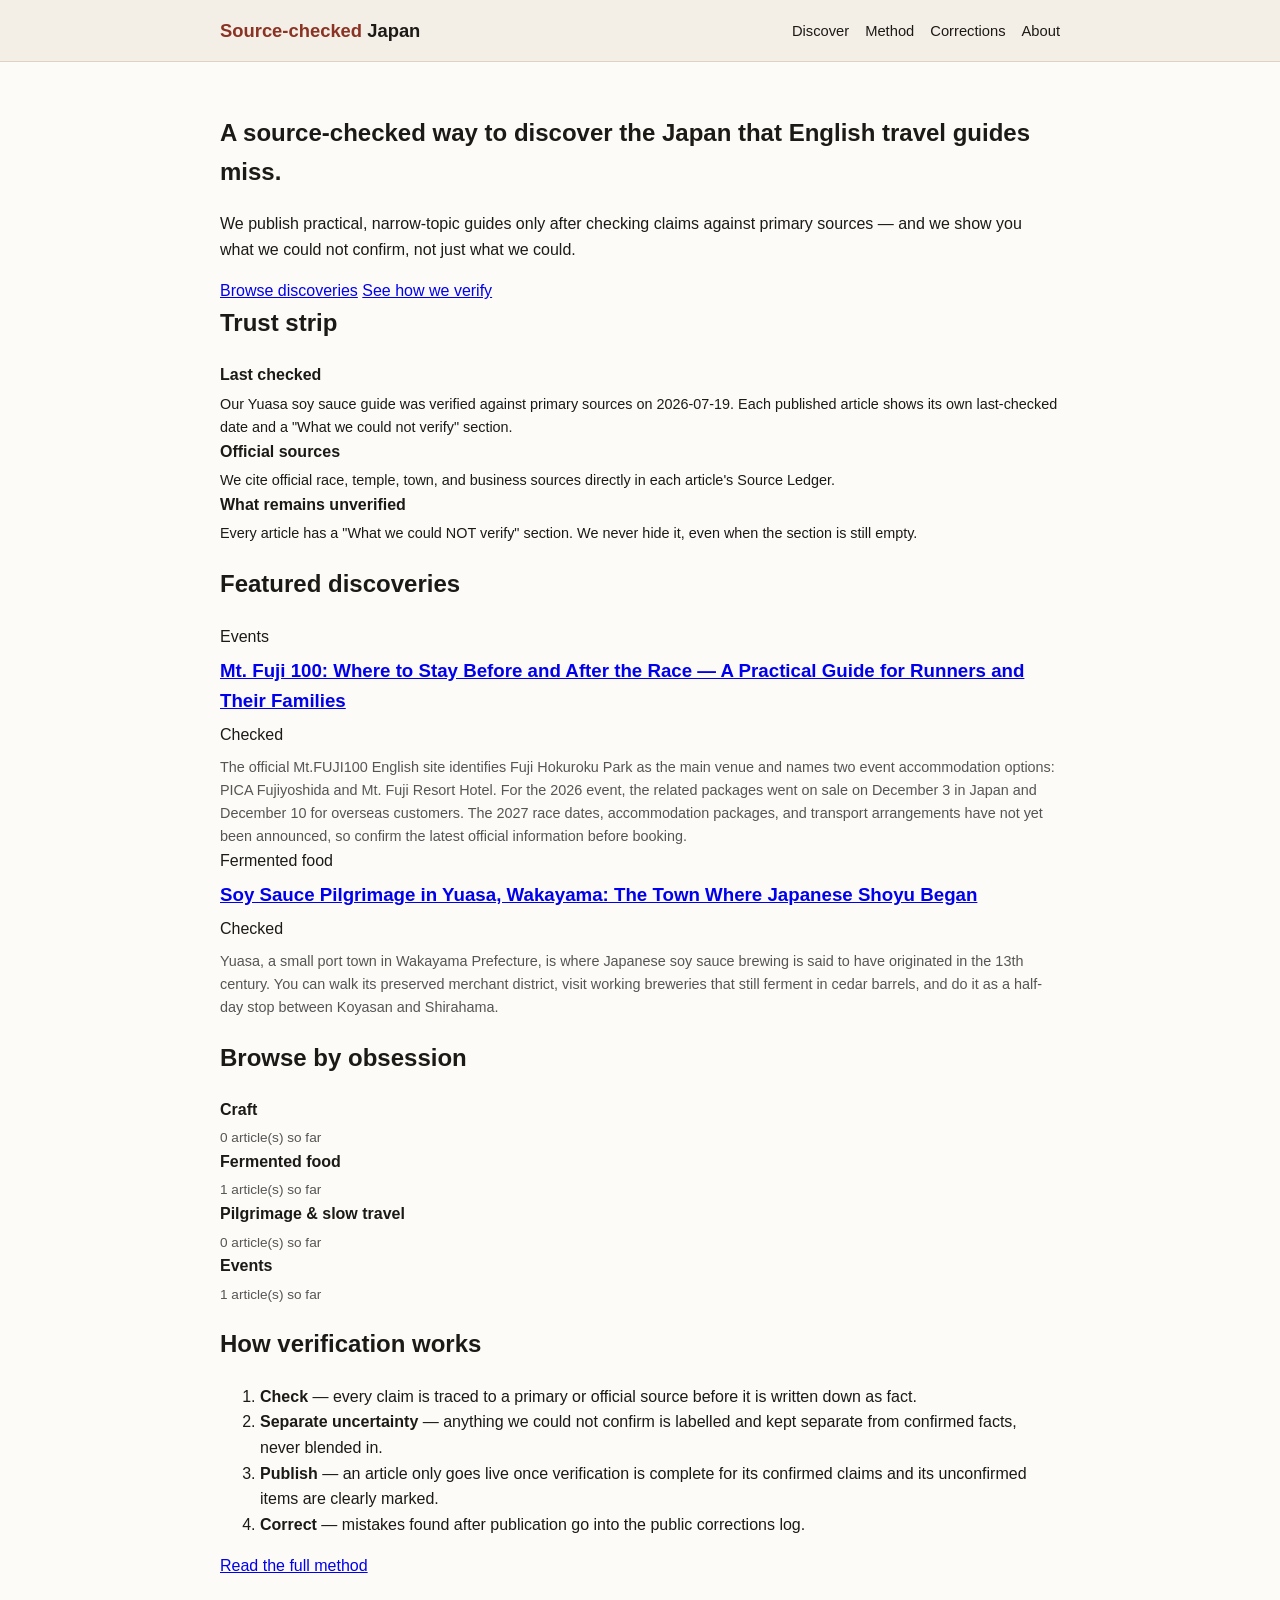
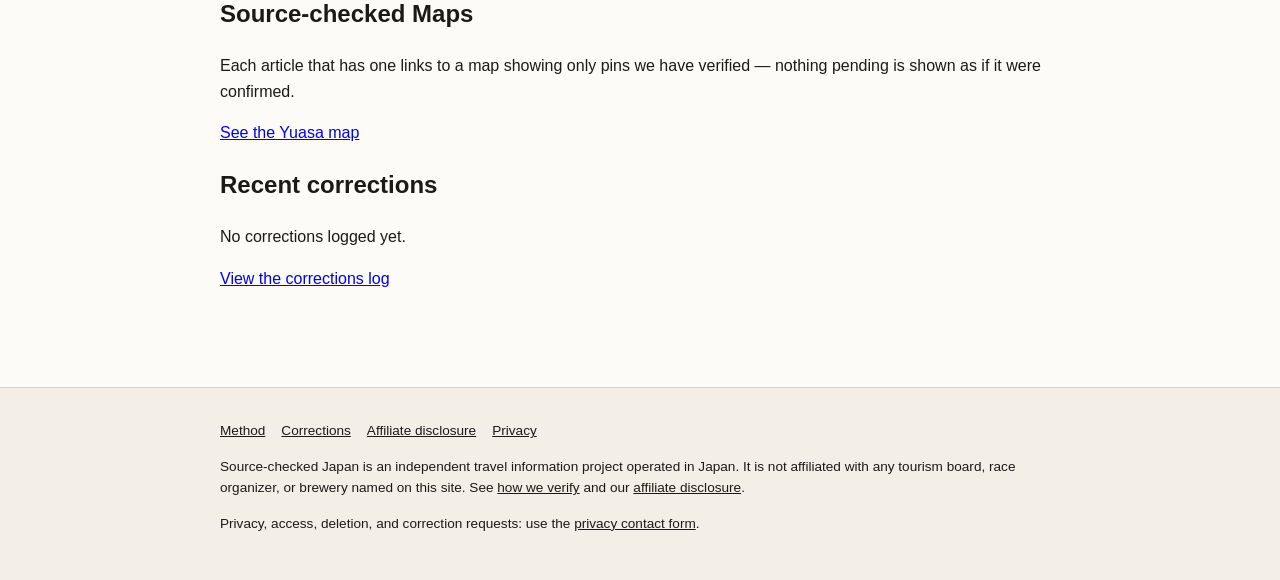
==== commit 306f61de: "Add CTA measurement (self-hosted endpoint), privacy notice update, remove internal notes from public" ====
--- a/index.html
+++ b/index.html
@@ -1,5 +1,5 @@
-<!DOCTYPE html><html lang="en" data-astro-cid-37fxchfa> <head><meta charset="UTF-8"><meta name="viewport" content="width=device-width, initial-scale=1.0"><title>Home | Source-checked Japan</title><meta name="description" content="Source-checked Japan — a source-checked way to discover the Japan that English travel guides miss."><meta name="robots" content="noindex, nofollow"><link rel="stylesheet" href="/_astro/index.BX7XBRq1.css"></head> <body data-astro-cid-37fxchfa>  <header class="site" data-astro-cid-37fxchfa> <div class="wrap" data-astro-cid-37fxchfa> <a class="brand" href="/" data-astro-cid-37fxchfa><span class="mark" data-astro-cid-37fxchfa>Source-checked</span> Japan</a> <nav class="site-nav" data-astro-cid-37fxchfa> <ul data-astro-cid-37fxchfa> <li data-astro-cid-37fxchfa><a href="/discover/" data-astro-cid-37fxchfa>Discover</a></li> <li data-astro-cid-37fxchfa><a href="/method/" data-astro-cid-37fxchfa>Method</a></li> <li data-astro-cid-37fxchfa><a href="/corrections/" data-astro-cid-37fxchfa>Corrections</a></li> <li data-astro-cid-37fxchfa><a href="/about/" data-astro-cid-37fxchfa>About</a></li> </ul> </nav> </div> </header> <main data-astro-cid-37fxchfa> <div class="wrap" data-astro-cid-37fxchfa>  <section class="block"> <h1>A source-checked way to discover the Japan that English travel guides miss.</h1> <p>We publish practical, narrow-topic guides only after checking claims against primary sources — and we show you what we could not confirm, not just what we could.</p> <a class="btn" href="/discover/">Browse discoveries</a> <a class="btn secondary" href="/method/">See how we verify</a> </section> <section class="block card"> <h2 style="margin-top:0;">Trust strip</h2> <div class="grid cols-3"> <div> <strong>Last checked</strong> <p style="margin:0.3rem 0 0; font-size:0.9rem;">Our Yuasa soy sauce guide was verified against primary sources on 2026-07-19. Each published article shows its own last-checked date and a "What we could not verify" section.</p> </div> <div> <strong>Official sources</strong> <p style="margin:0.3rem 0 0; font-size:0.9rem;">We cite official race, temple, town, and business sources directly in each article's Source Ledger.</p> </div> <div> <strong>What remains unverified</strong> <p style="margin:0.3rem 0 0; font-size:0.9rem;">Every article has a "What we could NOT verify" section. We never hide it, even when the section is still empty.</p> </div> </div> </section> <section class="block"> <h2>Featured discoveries</h2> <div class="grid cols-2"> <div class="card"> <span class="tag">Events</span> <h3 style="margin:0.4rem 0;"><a href="/discover/mt-fuji-100-before-after-race-stays/">Mt. Fuji 100: Where to Stay Before and After the Race — A Practical Guide for Runners and Their Families</a></h3> <p style="margin:0 0 0.5rem;"><span class="badge checked">Checked</span></p> <p style="font-size:0.9rem; color:#555; margin:0;">The official Mt.FUJI100 English site identifies Fuji Hokuroku Park as the main venue and names two event accommodation options: PICA Fujiyoshida and Mt. Fuji Resort Hotel. For the 2026 event, the related packages went on sale on December 3 in Japan and December 10 for overseas customers. The 2027 race dates, accommodation packages, and transport arrangements have not yet been announced, so confirm the latest official information before booking.</p> </div><div class="card"> <span class="tag">Fermented food</span> <h3 style="margin:0.4rem 0;"><a href="/discover/yuasa-soy-sauce-half-day/">Soy Sauce Pilgrimage in Yuasa, Wakayama: The Town Where Japanese Shoyu Began</a></h3> <p style="margin:0 0 0.5rem;"><span class="badge checked">Checked</span></p> <p style="font-size:0.9rem; color:#555; margin:0;">Yuasa, a small port town in Wakayama Prefecture, is where Japanese soy sauce brewing is said to have originated in the 13th century. You can walk its preserved merchant district, visit working breweries that still ferment in cedar barrels, and do it as a half-day stop between Koyasan and Shirahama.</p> </div> </div> </section> <section class="block"> <h2>Browse by obsession</h2> <div class="grid cols-2"> <div class="card"> <strong>Craft</strong> <p style="margin:0.3rem 0 0; font-size:0.85rem; color:#555;"> 0 article(s) so far
+<!DOCTYPE html><html lang="en" data-astro-cid-37fxchfa> <head><meta charset="UTF-8"><meta name="viewport" content="width=device-width, initial-scale=1.0"><title>Home | Source-checked Japan</title><meta name="description" content="Source-checked Japan — a source-checked way to discover the Japan that English travel guides miss."><link rel="canonical" href="https://sourcecheckedjapan.com/"><link rel="stylesheet" href="/_astro/index.BX7XBRq1.css"></head> <body data-astro-cid-37fxchfa>  <header class="site" data-astro-cid-37fxchfa> <div class="wrap" data-astro-cid-37fxchfa> <a class="brand" href="/" data-astro-cid-37fxchfa><span class="mark" data-astro-cid-37fxchfa>Source-checked</span> Japan</a> <nav class="site-nav" data-astro-cid-37fxchfa> <ul data-astro-cid-37fxchfa> <li data-astro-cid-37fxchfa><a href="/discover/" data-astro-cid-37fxchfa>Discover</a></li> <li data-astro-cid-37fxchfa><a href="/method/" data-astro-cid-37fxchfa>Method</a></li> <li data-astro-cid-37fxchfa><a href="/corrections/" data-astro-cid-37fxchfa>Corrections</a></li> <li data-astro-cid-37fxchfa><a href="/about/" data-astro-cid-37fxchfa>About</a></li> </ul> </nav> </div> </header> <main data-astro-cid-37fxchfa> <div class="wrap" data-astro-cid-37fxchfa>  <section class="block"> <h1>A source-checked way to discover the Japan that English travel guides miss.</h1> <p>We publish practical, narrow-topic guides only after checking claims against primary sources — and we show you what we could not confirm, not just what we could.</p> <a class="btn" href="/discover/">Browse discoveries</a> <a class="btn secondary" href="/method/">See how we verify</a> </section> <section class="block card"> <h2 style="margin-top:0;">Trust strip</h2> <div class="grid cols-3"> <div> <strong>Last checked</strong> <p style="margin:0.3rem 0 0; font-size:0.9rem;">Our Yuasa soy sauce guide was verified against primary sources on 2026-07-19. Each published article shows its own last-checked date and a "What we could not verify" section.</p> </div> <div> <strong>Official sources</strong> <p style="margin:0.3rem 0 0; font-size:0.9rem;">We cite official race, temple, town, and business sources directly in each article's Source Ledger.</p> </div> <div> <strong>What remains unverified</strong> <p style="margin:0.3rem 0 0; font-size:0.9rem;">Every article has a "What we could NOT verify" section. We never hide it, even when the section is still empty.</p> </div> </div> </section> <section class="block"> <h2>Featured discoveries</h2> <div class="grid cols-2"> <div class="card"> <span class="tag">Events</span> <h3 style="margin:0.4rem 0;"><a href="/discover/mt-fuji-100-before-after-race-stays/">Mt. Fuji 100: Where to Stay Before and After the Race — A Practical Guide for Runners and Their Families</a></h3> <p style="margin:0 0 0.5rem;"><span class="badge checked">Checked</span></p> <p style="font-size:0.9rem; color:#555; margin:0;">The official Mt.FUJI100 English site identifies Fuji Hokuroku Park as the main venue and names two event accommodation options: PICA Fujiyoshida and Mt. Fuji Resort Hotel. For the 2026 event, the related packages went on sale on December 3 in Japan and December 10 for overseas customers. The 2027 race dates, accommodation packages, and transport arrangements have not yet been announced, so confirm the latest official information before booking.</p> </div><div class="card"> <span class="tag">Fermented food</span> <h3 style="margin:0.4rem 0;"><a href="/discover/yuasa-soy-sauce-half-day/">Soy Sauce Pilgrimage in Yuasa, Wakayama: The Town Where Japanese Shoyu Began</a></h3> <p style="margin:0 0 0.5rem;"><span class="badge checked">Checked</span></p> <p style="font-size:0.9rem; color:#555; margin:0;">Yuasa, a small port town in Wakayama Prefecture, is where Japanese soy sauce brewing is said to have originated in the 13th century. You can walk its preserved merchant district, visit working breweries that still ferment in cedar barrels, and do it as a half-day stop between Koyasan and Shirahama.</p> </div> </div> </section> <section class="block"> <h2>Browse by obsession</h2> <div class="grid cols-2"> <div class="card"> <strong>Craft</strong> <p style="margin:0.3rem 0 0; font-size:0.85rem; color:#555;"> 0 article(s) so far
 </p> </div><div class="card"> <strong>Fermented food</strong> <p style="margin:0.3rem 0 0; font-size:0.85rem; color:#555;"> 1 article(s) so far
 </p> </div><div class="card"> <strong>Pilgrimage &amp; slow travel</strong> <p style="margin:0.3rem 0 0; font-size:0.85rem; color:#555;"> 0 article(s) so far
 </p> </div><div class="card"> <strong>Events</strong> <p style="margin:0.3rem 0 0; font-size:0.85rem; color:#555;"> 1 article(s) so far
-</p> </div> </div> </section> <section class="block"> <h2>How verification works</h2> <ol> <li><strong>Check</strong> — every claim is traced to a primary or official source before it is written down as fact.</li> <li><strong>Separate uncertainty</strong> — anything we could not confirm is labelled and kept separate from confirmed facts, never blended in.</li> <li><strong>Publish</strong> — an article only goes live once verification is complete for its confirmed claims and its unconfirmed items are clearly marked.</li> <li><strong>Correct</strong> — mistakes found after publication go into the public corrections log.</li> </ol> <p><a href="/method/">Read the full method</a></p> </section> <section class="block card"> <h2 style="margin-top:0;">Source-checked Maps</h2> <p>Each article that has one links to a map showing only pins we have verified — nothing pending is shown as if it were confirmed.</p> <a class="btn" href="/maps/yuasa-soy-sauce-half-day/">See the Yuasa map</a> </section> <section class="block"> <h2>Recent corrections</h2> <p>No corrections logged yet.</p> <p><a href="/corrections/">View the corrections log</a></p> </section>  </div> </main> <footer class="site" data-astro-cid-37fxchfa> <div class="wrap" data-astro-cid-37fxchfa> <ul data-astro-cid-37fxchfa> <li data-astro-cid-37fxchfa><a href="/method/" data-astro-cid-37fxchfa>Method</a></li> <li data-astro-cid-37fxchfa><a href="/corrections/" data-astro-cid-37fxchfa>Corrections</a></li> <li data-astro-cid-37fxchfa><a href="/affiliate-disclosure/" data-astro-cid-37fxchfa>Affiliate disclosure</a></li> <li data-astro-cid-37fxchfa><a href="/privacy/" data-astro-cid-37fxchfa>Privacy</a></li> </ul> <p data-astro-cid-37fxchfa>Source-checked Japan is an independent travel information project. It is not affiliated with any tourism board, race organizer, or brewery named on this site. See <a href="/method/" data-astro-cid-37fxchfa>how we verify</a> and our <a href="/affiliate-disclosure/" data-astro-cid-37fxchfa>affiliate disclosure</a>.</p> </div> </footer> </body></html>+</p> </div> </div> </section> <section class="block"> <h2>How verification works</h2> <ol> <li><strong>Check</strong> — every claim is traced to a primary or official source before it is written down as fact.</li> <li><strong>Separate uncertainty</strong> — anything we could not confirm is labelled and kept separate from confirmed facts, never blended in.</li> <li><strong>Publish</strong> — an article only goes live once verification is complete for its confirmed claims and its unconfirmed items are clearly marked.</li> <li><strong>Correct</strong> — mistakes found after publication go into the public corrections log.</li> </ol> <p><a href="/method/">Read the full method</a></p> </section> <section class="block card"> <h2 style="margin-top:0;">Source-checked Maps</h2> <p>Each article that has one links to a map showing only pins we have verified — nothing pending is shown as if it were confirmed.</p> <a class="btn" href="/maps/yuasa-soy-sauce-half-day/">See the Yuasa map</a> </section> <section class="block"> <h2>Recent corrections</h2> <p>No corrections logged yet.</p> <p><a href="/corrections/">View the corrections log</a></p> </section>  </div> </main> <footer class="site" data-astro-cid-37fxchfa> <div class="wrap" data-astro-cid-37fxchfa> <ul data-astro-cid-37fxchfa> <li data-astro-cid-37fxchfa><a href="/method/" data-astro-cid-37fxchfa>Method</a></li> <li data-astro-cid-37fxchfa><a href="/corrections/" data-astro-cid-37fxchfa>Corrections</a></li> <li data-astro-cid-37fxchfa><a href="/affiliate-disclosure/" data-astro-cid-37fxchfa>Affiliate disclosure</a></li> <li data-astro-cid-37fxchfa><a href="/privacy/" data-astro-cid-37fxchfa>Privacy</a></li> </ul> <p data-astro-cid-37fxchfa>Source-checked Japan is an independent travel information project operated in Japan. It is not affiliated with any tourism board, race organizer, or brewery named on this site. See <a href="/method/" data-astro-cid-37fxchfa>how we verify</a> and our <a href="/affiliate-disclosure/" data-astro-cid-37fxchfa>affiliate disclosure</a>.</p> <p data-astro-cid-37fxchfa>Privacy, access, deletion, and correction requests: use the <a href="/privacy/#contact" data-astro-cid-37fxchfa>privacy contact form</a>.</p> </div> </footer> <script src="/cta-events.js"></script> </body> </html>
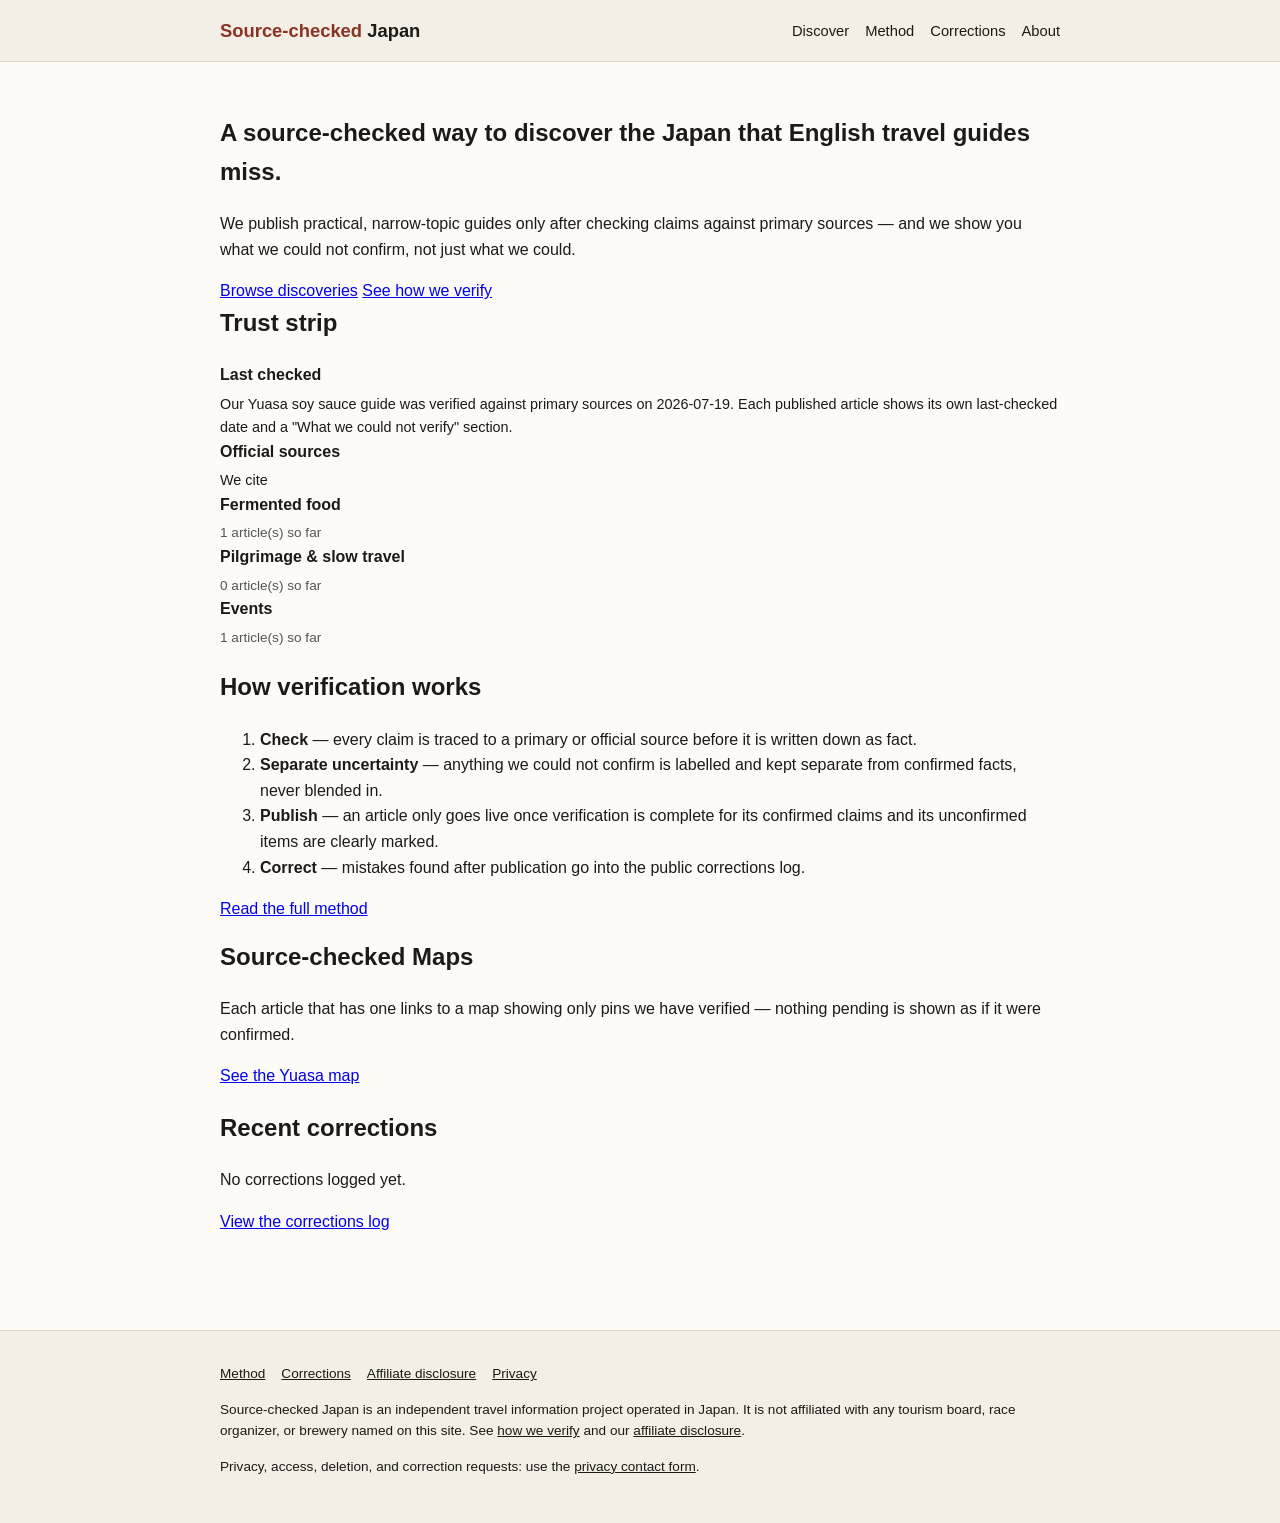
==== commit 231aee21: "Add Bing Webmaster Tools verification tag" ====
--- a/index.html
+++ b/index.html
@@ -1,5 +1 @@
-<!DOCTYPE html><html lang="en" data-astro-cid-37fxchfa> <head><meta charset="UTF-8"><meta name="viewport" content="width=device-width, initial-scale=1.0"><title>Home | Source-checked Japan</title><meta name="description" content="Source-checked Japan — a source-checked way to discover the Japan that English travel guides miss."><link rel="canonical" href="https://sourcecheckedjapan.com/"><link rel="stylesheet" href="/_astro/index.BX7XBRq1.css"></head> <body data-astro-cid-37fxchfa>  <header class="site" data-astro-cid-37fxchfa> <div class="wrap" data-astro-cid-37fxchfa> <a class="brand" href="/" data-astro-cid-37fxchfa><span class="mark" data-astro-cid-37fxchfa>Source-checked</span> Japan</a> <nav class="site-nav" data-astro-cid-37fxchfa> <ul data-astro-cid-37fxchfa> <li data-astro-cid-37fxchfa><a href="/discover/" data-astro-cid-37fxchfa>Discover</a></li> <li data-astro-cid-37fxchfa><a href="/method/" data-astro-cid-37fxchfa>Method</a></li> <li data-astro-cid-37fxchfa><a href="/corrections/" data-astro-cid-37fxchfa>Corrections</a></li> <li data-astro-cid-37fxchfa><a href="/about/" data-astro-cid-37fxchfa>About</a></li> </ul> </nav> </div> </header> <main data-astro-cid-37fxchfa> <div class="wrap" data-astro-cid-37fxchfa>  <section class="block"> <h1>A source-checked way to discover the Japan that English travel guides miss.</h1> <p>We publish practical, narrow-topic guides only after checking claims against primary sources — and we show you what we could not confirm, not just what we could.</p> <a class="btn" href="/discover/">Browse discoveries</a> <a class="btn secondary" href="/method/">See how we verify</a> </section> <section class="block card"> <h2 style="margin-top:0;">Trust strip</h2> <div class="grid cols-3"> <div> <strong>Last checked</strong> <p style="margin:0.3rem 0 0; font-size:0.9rem;">Our Yuasa soy sauce guide was verified against primary sources on 2026-07-19. Each published article shows its own last-checked date and a "What we could not verify" section.</p> </div> <div> <strong>Official sources</strong> <p style="margin:0.3rem 0 0; font-size:0.9rem;">We cite official race, temple, town, and business sources directly in each article's Source Ledger.</p> </div> <div> <strong>What remains unverified</strong> <p style="margin:0.3rem 0 0; font-size:0.9rem;">Every article has a "What we could NOT verify" section. We never hide it, even when the section is still empty.</p> </div> </div> </section> <section class="block"> <h2>Featured discoveries</h2> <div class="grid cols-2"> <div class="card"> <span class="tag">Events</span> <h3 style="margin:0.4rem 0;"><a href="/discover/mt-fuji-100-before-after-race-stays/">Mt. Fuji 100: Where to Stay Before and After the Race — A Practical Guide for Runners and Their Families</a></h3> <p style="margin:0 0 0.5rem;"><span class="badge checked">Checked</span></p> <p style="font-size:0.9rem; color:#555; margin:0;">The official Mt.FUJI100 English site identifies Fuji Hokuroku Park as the main venue and names two event accommodation options: PICA Fujiyoshida and Mt. Fuji Resort Hotel. For the 2026 event, the related packages went on sale on December 3 in Japan and December 10 for overseas customers. The 2027 race dates, accommodation packages, and transport arrangements have not yet been announced, so confirm the latest official information before booking.</p> </div><div class="card"> <span class="tag">Fermented food</span> <h3 style="margin:0.4rem 0;"><a href="/discover/yuasa-soy-sauce-half-day/">Soy Sauce Pilgrimage in Yuasa, Wakayama: The Town Where Japanese Shoyu Began</a></h3> <p style="margin:0 0 0.5rem;"><span class="badge checked">Checked</span></p> <p style="font-size:0.9rem; color:#555; margin:0;">Yuasa, a small port town in Wakayama Prefecture, is where Japanese soy sauce brewing is said to have originated in the 13th century. You can walk its preserved merchant district, visit working breweries that still ferment in cedar barrels, and do it as a half-day stop between Koyasan and Shirahama.</p> </div> </div> </section> <section class="block"> <h2>Browse by obsession</h2> <div class="grid cols-2"> <div class="card"> <strong>Craft</strong> <p style="margin:0.3rem 0 0; font-size:0.85rem; color:#555;"> 0 article(s) so far
-</p> </div><div class="card"> <strong>Fermented food</strong> <p style="margin:0.3rem 0 0; font-size:0.85rem; color:#555;"> 1 article(s) so far
-</p> </div><div class="card"> <strong>Pilgrimage &amp; slow travel</strong> <p style="margin:0.3rem 0 0; font-size:0.85rem; color:#555;"> 0 article(s) so far
-</p> </div><div class="card"> <strong>Events</strong> <p style="margin:0.3rem 0 0; font-size:0.85rem; color:#555;"> 1 article(s) so far
-</p> </div> </div> </section> <section class="block"> <h2>How verification works</h2> <ol> <li><strong>Check</strong> — every claim is traced to a primary or official source before it is written down as fact.</li> <li><strong>Separate uncertainty</strong> — anything we could not confirm is labelled and kept separate from confirmed facts, never blended in.</li> <li><strong>Publish</strong> — an article only goes live once verification is complete for its confirmed claims and its unconfirmed items are clearly marked.</li> <li><strong>Correct</strong> — mistakes found after publication go into the public corrections log.</li> </ol> <p><a href="/method/">Read the full method</a></p> </section> <section class="block card"> <h2 style="margin-top:0;">Source-checked Maps</h2> <p>Each article that has one links to a map showing only pins we have verified — nothing pending is shown as if it were confirmed.</p> <a class="btn" href="/maps/yuasa-soy-sauce-half-day/">See the Yuasa map</a> </section> <section class="block"> <h2>Recent corrections</h2> <p>No corrections logged yet.</p> <p><a href="/corrections/">View the corrections log</a></p> </section>  </div> </main> <footer class="site" data-astro-cid-37fxchfa> <div class="wrap" data-astro-cid-37fxchfa> <ul data-astro-cid-37fxchfa> <li data-astro-cid-37fxchfa><a href="/method/" data-astro-cid-37fxchfa>Method</a></li> <li data-astro-cid-37fxchfa><a href="/corrections/" data-astro-cid-37fxchfa>Corrections</a></li> <li data-astro-cid-37fxchfa><a href="/affiliate-disclosure/" data-astro-cid-37fxchfa>Affiliate disclosure</a></li> <li data-astro-cid-37fxchfa><a href="/privacy/" data-astro-cid-37fxchfa>Privacy</a></li> </ul> <p data-astro-cid-37fxchfa>Source-checked Japan is an independent travel information project operated in Japan. It is not affiliated with any tourism board, race organizer, or brewery named on this site. See <a href="/method/" data-astro-cid-37fxchfa>how we verify</a> and our <a href="/affiliate-disclosure/" data-astro-cid-37fxchfa>affiliate disclosure</a>.</p> <p data-astro-cid-37fxchfa>Privacy, access, deletion, and correction requests: use the <a href="/privacy/#contact" data-astro-cid-37fxchfa>privacy contact form</a>.</p> </div> </footer> <script src="/cta-events.js"></script> </body> </html>+<!DOCTYPE html><html lang="en" data-astro-cid-37fxchfa> <head><meta charset="UTF-8"><meta name="viewport" content="width=device-width, initial-scale=1.0"><meta name="msvalidate.01" content="0DA0A8EE7E51F50C1421D974CB69252B"><title>Home | Source-checked Japan</title><meta name="description" content="Source-checked Japan — a source-checked way to discover the Japan that English travel guides miss."><link rel="canonical" href="https://sourcecheckedjapan.com/"><link rel="stylesheet" href="/_astro/index.BX7XBRq1.css"></head> <body data-astro-cid-37fxchfa>  <header class="site" data-astro-cid-37fxchfa> <div class="wrap" data-astro-cid-37fxchfa> <a class="brand" href="/" data-astro-cid-37fxchfa><span class="mark" data-astro-cid-37fxchfa>Source-checked</span> Japan</a> <nav class="site-nav" data-astro-cid-37fxchfa> <ul data-astro-cid-37fxchfa> <li data-astro-cid-37fxchfa><a href="/discover/" data-astro-cid-37fxchfa>Discover</a></li> <li data-astro-cid-37fxchfa><a href="/method/" data-astro-cid-37fxchfa>Method</a></li> <li data-astro-cid-37fxchfa><a href="/corrections/" data-astro-cid-37fxchfa>Corrections</a></li> <li data-astro-cid-37fxchfa><a href="/about/" data-astro-cid-37fxchfa>About</a></li> </ul> </nav> </div> </header> <main data-astro-cid-37fxchfa> <div class="wrap" data-astro-cid-37fxchfa>  <section class="block"> <h1>A source-checked way to discover the Japan that English travel guides miss.</h1> <p>We publish practical, narrow-topic guides only after checking claims against primary sources — and we show you what we could not confirm, not just what we could.</p> <a class="btn" href="/discover/">Browse discoveries</a> <a class="btn secondary" href="/method/">See how we verify</a> </section> <section class="block card"> <h2 style="margin-top:0;">Trust strip</h2> <div class="grid cols-3"> <div> <strong>Last checked</strong> <p style="margin:0.3rem 0 0; font-size:0.9rem;">Our Yuasa soy sauce guide was verified against primary sources on 2026-07-19. Each published article shows its own last-checked date and a "What we could not verify" section.</p> </div> <div> <strong>Official sources</strong> <p style="margin:0.3rem 0 0; font-size:0.9rem;">We cite </p> </div><div class="card"> <strong>Fermented food</strong> <p style="margin:0.3rem 0 0; font-size:0.85rem; color:#555;"> 1 article(s) so far</p> </div><div class="card"> <strong>Pilgrimage &amp; slow travel</strong> <p style="margin:0.3rem 0 0; font-size:0.85rem; color:#555;"> 0 article(s) so far</p> </div><div class="card"> <strong>Events</strong> <p style="margin:0.3rem 0 0; font-size:0.85rem; color:#555;"> 1 article(s) so far</p> </div> </div> </section> <section class="block"> <h2>How verification works</h2> <ol> <li><strong>Check</strong> — every claim is traced to a primary or official source before it is written down as fact.</li> <li><strong>Separate uncertainty</strong> — anything we could not confirm is labelled and kept separate from confirmed facts, never blended in.</li> <li><strong>Publish</strong> — an article only goes live once verification is complete for its confirmed claims and its unconfirmed items are clearly marked.</li> <li><strong>Correct</strong> — mistakes found after publication go into the public corrections log.</li> </ol> <p><a href="/method/">Read the full method</a></p> </section> <section class="block card"> <h2 style="margin-top:0;">Source-checked Maps</h2> <p>Each article that has one links to a map showing only pins we have verified — nothing pending is shown as if it were confirmed.</p> <a class="btn" href="/maps/yuasa-soy-sauce-half-day/">See the Yuasa map</a> </section> <section class="block"> <h2>Recent corrections</h2> <p>No corrections logged yet.</p> <p><a href="/corrections/">View the corrections log</a></p> </section>  </div> </main> <footer class="site" data-astro-cid-37fxchfa> <div class="wrap" data-astro-cid-37fxchfa> <ul data-astro-cid-37fxchfa> <li data-astro-cid-37fxchfa><a href="/method/" data-astro-cid-37fxchfa>Method</a></li> <li data-astro-cid-37fxchfa><a href="/corrections/" data-astro-cid-37fxchfa>Corrections</a></li> <li data-astro-cid-37fxchfa><a href="/affiliate-disclosure/" data-astro-cid-37fxchfa>Affiliate disclosure</a></li> <li data-astro-cid-37fxchfa><a href="/privacy/" data-astro-cid-37fxchfa>Privacy</a></li> </ul> <p data-astro-cid-37fxchfa>Source-checked Japan is an independent travel information project operated in Japan. It is not affiliated with any tourism board, race organizer, or brewery named on this site. See <a href="/method/" data-astro-cid-37fxchfa>how we verify</a> and our <a href="/affiliate-disclosure/" data-astro-cid-37fxchfa>affiliate disclosure</a>.</p> <p data-astro-cid-37fxchfa>Privacy, access, deletion, and correction requests: use the <a href="/privacy/#contact" data-astro-cid-37fxchfa>privacy contact form</a>.</p> </div> </footer> <script src="/cta-events.js"></script> </body> </html>
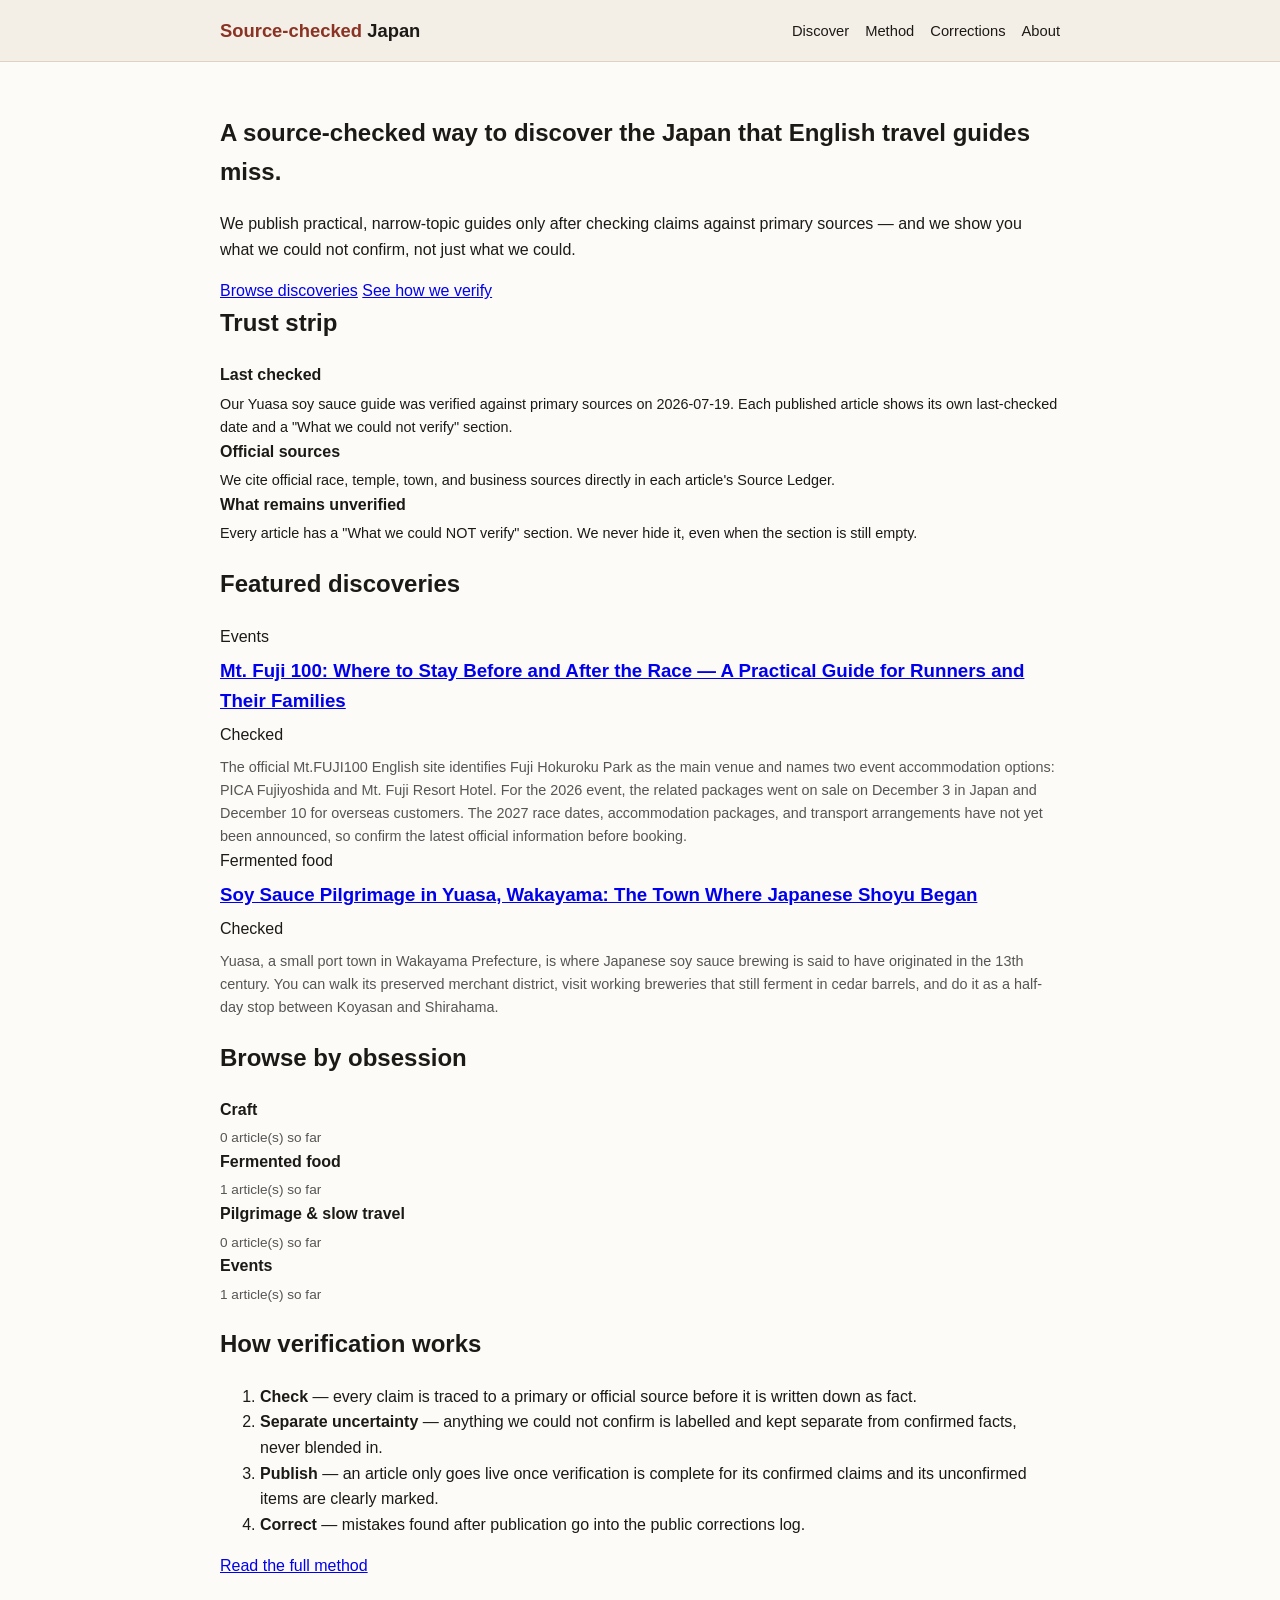
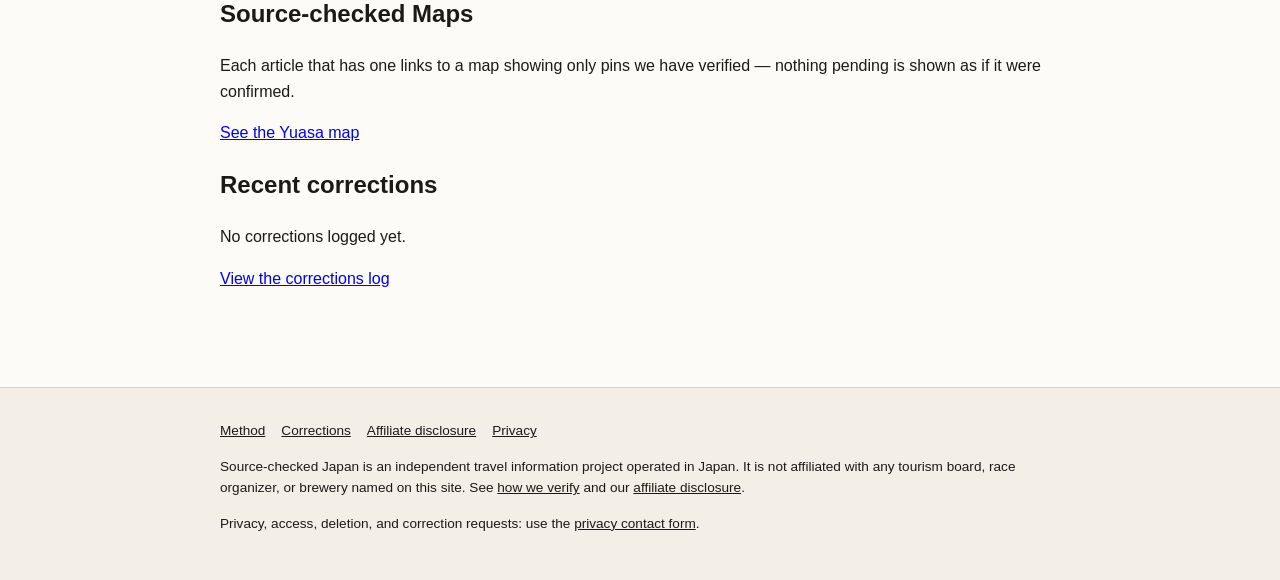
==== commit 201d76ed: "Restore full page and keep Bing verification tag" ====
--- a/index.html
+++ b/index.html
@@ -1 +1,5 @@
-<!DOCTYPE html><html lang="en" data-astro-cid-37fxchfa> <head><meta charset="UTF-8"><meta name="viewport" content="width=device-width, initial-scale=1.0"><meta name="msvalidate.01" content="0DA0A8EE7E51F50C1421D974CB69252B"><title>Home | Source-checked Japan</title><meta name="description" content="Source-checked Japan — a source-checked way to discover the Japan that English travel guides miss."><link rel="canonical" href="https://sourcecheckedjapan.com/"><link rel="stylesheet" href="/_astro/index.BX7XBRq1.css"></head> <body data-astro-cid-37fxchfa>  <header class="site" data-astro-cid-37fxchfa> <div class="wrap" data-astro-cid-37fxchfa> <a class="brand" href="/" data-astro-cid-37fxchfa><span class="mark" data-astro-cid-37fxchfa>Source-checked</span> Japan</a> <nav class="site-nav" data-astro-cid-37fxchfa> <ul data-astro-cid-37fxchfa> <li data-astro-cid-37fxchfa><a href="/discover/" data-astro-cid-37fxchfa>Discover</a></li> <li data-astro-cid-37fxchfa><a href="/method/" data-astro-cid-37fxchfa>Method</a></li> <li data-astro-cid-37fxchfa><a href="/corrections/" data-astro-cid-37fxchfa>Corrections</a></li> <li data-astro-cid-37fxchfa><a href="/about/" data-astro-cid-37fxchfa>About</a></li> </ul> </nav> </div> </header> <main data-astro-cid-37fxchfa> <div class="wrap" data-astro-cid-37fxchfa>  <section class="block"> <h1>A source-checked way to discover the Japan that English travel guides miss.</h1> <p>We publish practical, narrow-topic guides only after checking claims against primary sources — and we show you what we could not confirm, not just what we could.</p> <a class="btn" href="/discover/">Browse discoveries</a> <a class="btn secondary" href="/method/">See how we verify</a> </section> <section class="block card"> <h2 style="margin-top:0;">Trust strip</h2> <div class="grid cols-3"> <div> <strong>Last checked</strong> <p style="margin:0.3rem 0 0; font-size:0.9rem;">Our Yuasa soy sauce guide was verified against primary sources on 2026-07-19. Each published article shows its own last-checked date and a "What we could not verify" section.</p> </div> <div> <strong>Official sources</strong> <p style="margin:0.3rem 0 0; font-size:0.9rem;">We cite </p> </div><div class="card"> <strong>Fermented food</strong> <p style="margin:0.3rem 0 0; font-size:0.85rem; color:#555;"> 1 article(s) so far</p> </div><div class="card"> <strong>Pilgrimage &amp; slow travel</strong> <p style="margin:0.3rem 0 0; font-size:0.85rem; color:#555;"> 0 article(s) so far</p> </div><div class="card"> <strong>Events</strong> <p style="margin:0.3rem 0 0; font-size:0.85rem; color:#555;"> 1 article(s) so far</p> </div> </div> </section> <section class="block"> <h2>How verification works</h2> <ol> <li><strong>Check</strong> — every claim is traced to a primary or official source before it is written down as fact.</li> <li><strong>Separate uncertainty</strong> — anything we could not confirm is labelled and kept separate from confirmed facts, never blended in.</li> <li><strong>Publish</strong> — an article only goes live once verification is complete for its confirmed claims and its unconfirmed items are clearly marked.</li> <li><strong>Correct</strong> — mistakes found after publication go into the public corrections log.</li> </ol> <p><a href="/method/">Read the full method</a></p> </section> <section class="block card"> <h2 style="margin-top:0;">Source-checked Maps</h2> <p>Each article that has one links to a map showing only pins we have verified — nothing pending is shown as if it were confirmed.</p> <a class="btn" href="/maps/yuasa-soy-sauce-half-day/">See the Yuasa map</a> </section> <section class="block"> <h2>Recent corrections</h2> <p>No corrections logged yet.</p> <p><a href="/corrections/">View the corrections log</a></p> </section>  </div> </main> <footer class="site" data-astro-cid-37fxchfa> <div class="wrap" data-astro-cid-37fxchfa> <ul data-astro-cid-37fxchfa> <li data-astro-cid-37fxchfa><a href="/method/" data-astro-cid-37fxchfa>Method</a></li> <li data-astro-cid-37fxchfa><a href="/corrections/" data-astro-cid-37fxchfa>Corrections</a></li> <li data-astro-cid-37fxchfa><a href="/affiliate-disclosure/" data-astro-cid-37fxchfa>Affiliate disclosure</a></li> <li data-astro-cid-37fxchfa><a href="/privacy/" data-astro-cid-37fxchfa>Privacy</a></li> </ul> <p data-astro-cid-37fxchfa>Source-checked Japan is an independent travel information project operated in Japan. It is not affiliated with any tourism board, race organizer, or brewery named on this site. See <a href="/method/" data-astro-cid-37fxchfa>how we verify</a> and our <a href="/affiliate-disclosure/" data-astro-cid-37fxchfa>affiliate disclosure</a>.</p> <p data-astro-cid-37fxchfa>Privacy, access, deletion, and correction requests: use the <a href="/privacy/#contact" data-astro-cid-37fxchfa>privacy contact form</a>.</p> </div> </footer> <script src="/cta-events.js"></script> </body> </html>
+<!DOCTYPE html><html lang="en" data-astro-cid-37fxchfa> <head><meta charset="UTF-8"><meta name="viewport" content="width=device-width, initial-scale=1.0"><meta name="msvalidate.01" content="0DA0A8EE7E51F50C1421D974CB69252B"><title>Home | Source-checked Japan</title><meta name="description" content="Source-checked Japan — a source-checked way to discover the Japan that English travel guides miss."><link rel="canonical" href="https://sourcecheckedjapan.com/"><link rel="stylesheet" href="/_astro/index.BX7XBRq1.css"></head> <body data-astro-cid-37fxchfa>  <header class="site" data-astro-cid-37fxchfa> <div class="wrap" data-astro-cid-37fxchfa> <a class="brand" href="/" data-astro-cid-37fxchfa><span class="mark" data-astro-cid-37fxchfa>Source-checked</span> Japan</a> <nav class="site-nav" data-astro-cid-37fxchfa> <ul data-astro-cid-37fxchfa> <li data-astro-cid-37fxchfa><a href="/discover/" data-astro-cid-37fxchfa>Discover</a></li> <li data-astro-cid-37fxchfa><a href="/method/" data-astro-cid-37fxchfa>Method</a></li> <li data-astro-cid-37fxchfa><a href="/corrections/" data-astro-cid-37fxchfa>Corrections</a></li> <li data-astro-cid-37fxchfa><a href="/about/" data-astro-cid-37fxchfa>About</a></li> </ul> </nav> </div> </header> <main data-astro-cid-37fxchfa> <div class="wrap" data-astro-cid-37fxchfa>  <section class="block"> <h1>A source-checked way to discover the Japan that English travel guides miss.</h1> <p>We publish practical, narrow-topic guides only after checking claims against primary sources — and we show you what we could not confirm, not just what we could.</p> <a class="btn" href="/discover/">Browse discoveries</a> <a class="btn secondary" href="/method/">See how we verify</a> </section> <section class="block card"> <h2 style="margin-top:0;">Trust strip</h2> <div class="grid cols-3"> <div> <strong>Last checked</strong> <p style="margin:0.3rem 0 0; font-size:0.9rem;">Our Yuasa soy sauce guide was verified against primary sources on 2026-07-19. Each published article shows its own last-checked date and a "What we could not verify" section.</p> </div> <div> <strong>Official sources</strong> <p style="margin:0.3rem 0 0; font-size:0.9rem;">We cite official race, temple, town, and business sources directly in each article's Source Ledger.</p> </div> <div> <strong>What remains unverified</strong> <p style="margin:0.3rem 0 0; font-size:0.9rem;">Every article has a "What we could NOT verify" section. We never hide it, even when the section is still empty.</p> </div> </div> </section> <section class="block"> <h2>Featured discoveries</h2> <div class="grid cols-2"> <div class="card"> <span class="tag">Events</span> <h3 style="margin:0.4rem 0;"><a href="/discover/mt-fuji-100-before-after-race-stays/">Mt. Fuji 100: Where to Stay Before and After the Race — A Practical Guide for Runners and Their Families</a></h3> <p style="margin:0 0 0.5rem;"><span class="badge checked">Checked</span></p> <p style="font-size:0.9rem; color:#555; margin:0;">The official Mt.FUJI100 English site identifies Fuji Hokuroku Park as the main venue and names two event accommodation options: PICA Fujiyoshida and Mt. Fuji Resort Hotel. For the 2026 event, the related packages went on sale on December 3 in Japan and December 10 for overseas customers. The 2027 race dates, accommodation packages, and transport arrangements have not yet been announced, so confirm the latest official information before booking.</p> </div><div class="card"> <span class="tag">Fermented food</span> <h3 style="margin:0.4rem 0;"><a href="/discover/yuasa-soy-sauce-half-day/">Soy Sauce Pilgrimage in Yuasa, Wakayama: The Town Where Japanese Shoyu Began</a></h3> <p style="margin:0 0 0.5rem;"><span class="badge checked">Checked</span></p> <p style="font-size:0.9rem; color:#555; margin:0;">Yuasa, a small port town in Wakayama Prefecture, is where Japanese soy sauce brewing is said to have originated in the 13th century. You can walk its preserved merchant district, visit working breweries that still ferment in cedar barrels, and do it as a half-day stop between Koyasan and Shirahama.</p> </div> </div> </section> <section class="block"> <h2>Browse by obsession</h2> <div class="grid cols-2"> <div class="card"> <strong>Craft</strong> <p style="margin:0.3rem 0 0; font-size:0.85rem; color:#555;"> 0 article(s) so far
+</p> </div><div class="card"> <strong>Fermented food</strong> <p style="margin:0.3rem 0 0; font-size:0.85rem; color:#555;"> 1 article(s) so far
+</p> </div><div class="card"> <strong>Pilgrimage &amp; slow travel</strong> <p style="margin:0.3rem 0 0; font-size:0.85rem; color:#555;"> 0 article(s) so far
+</p> </div><div class="card"> <strong>Events</strong> <p style="margin:0.3rem 0 0; font-size:0.85rem; color:#555;"> 1 article(s) so far
+</p> </div> </div> </section> <section class="block"> <h2>How verification works</h2> <ol> <li><strong>Check</strong> — every claim is traced to a primary or official source before it is written down as fact.</li> <li><strong>Separate uncertainty</strong> — anything we could not confirm is labelled and kept separate from confirmed facts, never blended in.</li> <li><strong>Publish</strong> — an article only goes live once verification is complete for its confirmed claims and its unconfirmed items are clearly marked.</li> <li><strong>Correct</strong> — mistakes found after publication go into the public corrections log.</li> </ol> <p><a href="/method/">Read the full method</a></p> </section> <section class="block card"> <h2 style="margin-top:0;">Source-checked Maps</h2> <p>Each article that has one links to a map showing only pins we have verified — nothing pending is shown as if it were confirmed.</p> <a class="btn" href="/maps/yuasa-soy-sauce-half-day/">See the Yuasa map</a> </section> <section class="block"> <h2>Recent corrections</h2> <p>No corrections logged yet.</p> <p><a href="/corrections/">View the corrections log</a></p> </section>  </div> </main> <footer class="site" data-astro-cid-37fxchfa> <div class="wrap" data-astro-cid-37fxchfa> <ul data-astro-cid-37fxchfa> <li data-astro-cid-37fxchfa><a href="/method/" data-astro-cid-37fxchfa>Method</a></li> <li data-astro-cid-37fxchfa><a href="/corrections/" data-astro-cid-37fxchfa>Corrections</a></li> <li data-astro-cid-37fxchfa><a href="/affiliate-disclosure/" data-astro-cid-37fxchfa>Affiliate disclosure</a></li> <li data-astro-cid-37fxchfa><a href="/privacy/" data-astro-cid-37fxchfa>Privacy</a></li> </ul> <p data-astro-cid-37fxchfa>Source-checked Japan is an independent travel information project operated in Japan. It is not affiliated with any tourism board, race organizer, or brewery named on this site. See <a href="/method/" data-astro-cid-37fxchfa>how we verify</a> and our <a href="/affiliate-disclosure/" data-astro-cid-37fxchfa>affiliate disclosure</a>.</p> <p data-astro-cid-37fxchfa>Privacy, access, deletion, and correction requests: use the <a href="/privacy/#contact" data-astro-cid-37fxchfa>privacy contact form</a>.</p> </div> </footer> <script src="/cta-events.js"></script> </body> </html>
